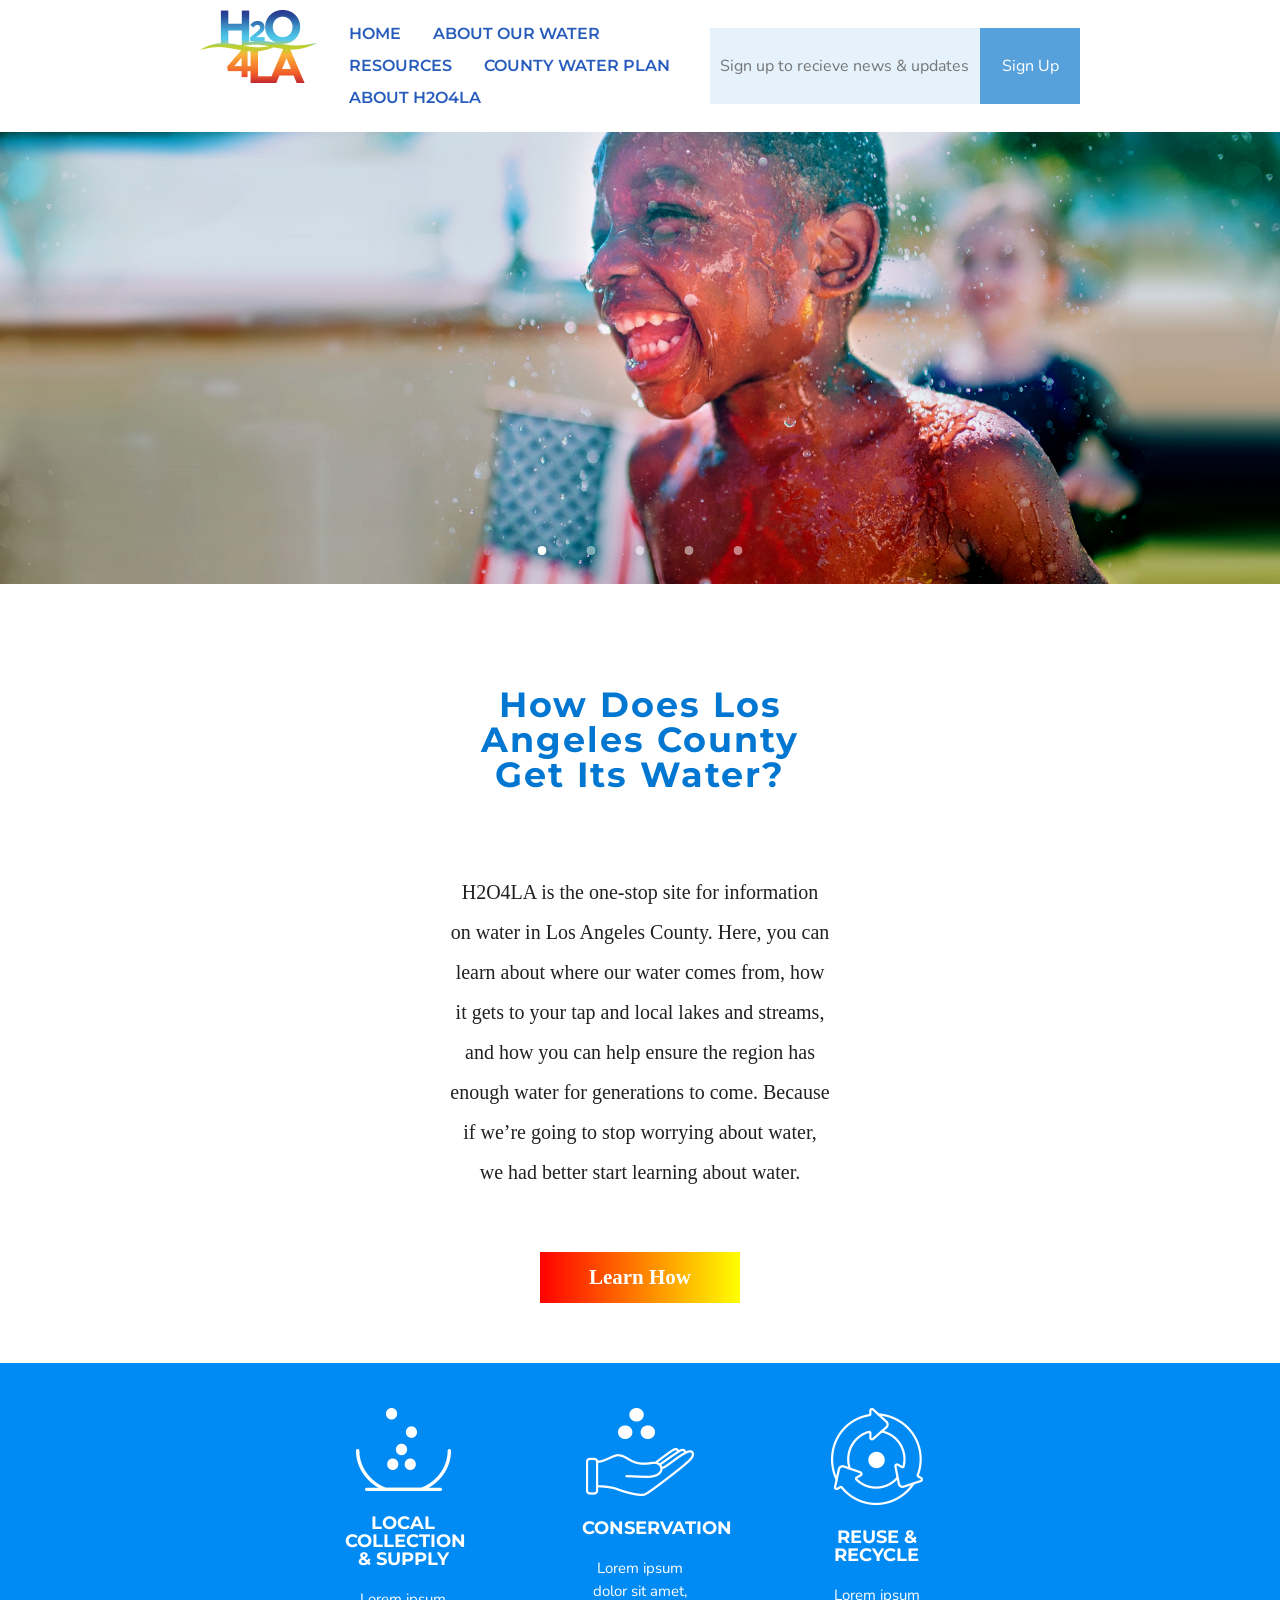
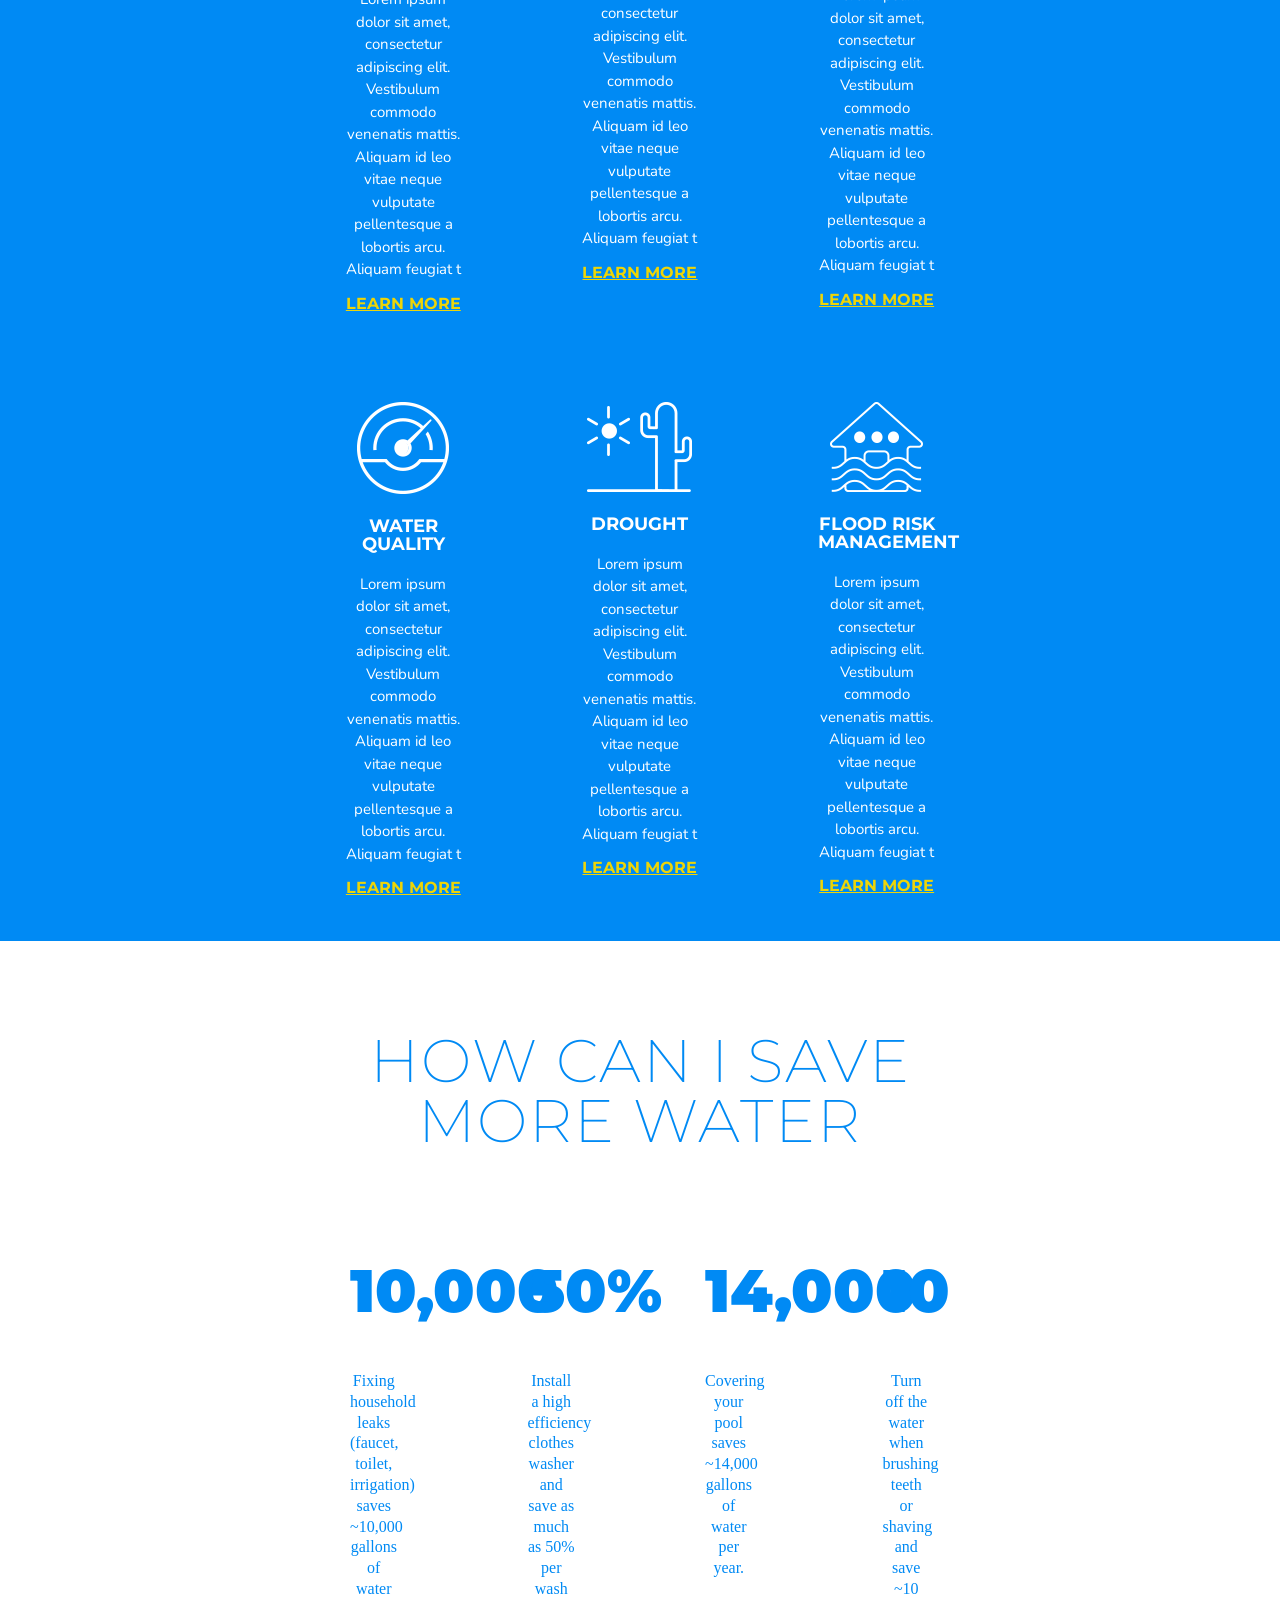
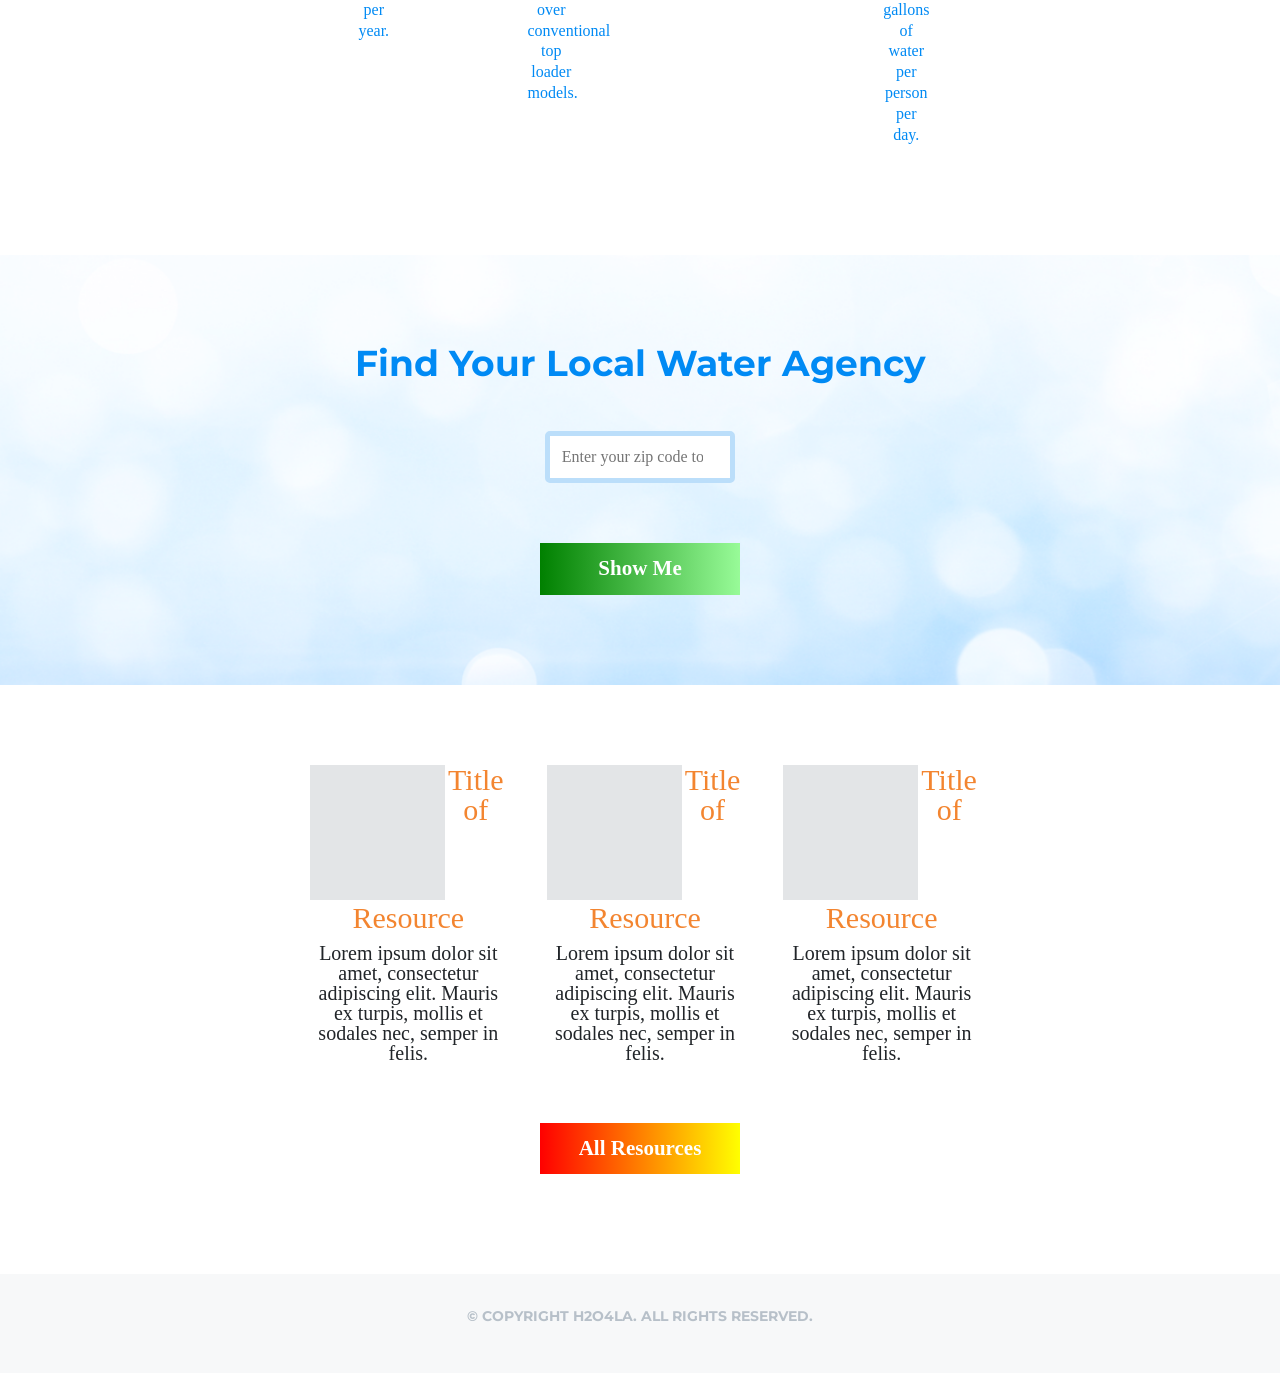
==== index.htm @ d8ff2363 "message" ====
<!DOCTYPE html>
<html lang="en" dir="ltr">
  <head>
    <meta charset="utf-8">
    <meta name="viewport" content="width=device-width, initial-scale=1, viewport-fit=cover">
    <title>Water for LA</title>
    <!-- <link rel="stylesheet" href="https://use.typekit.net/utr8eyf.css"> -->
    <link rel="stylesheet" href="https://fonts.googleapis.com/css?family=Montserrat|Nunito">
    <link rel="stylesheet" href="https://use.fontawesome.com/releases/v5.5.0/css/all.css" integrity="sha384-B4dIYHKNBt8Bc12p+WXckhzcICo0wtJAoU8YZTY5qE0Id1GSseTk6S+L3BlXeVIU" crossorigin="anonymous">
    <link rel="stylesheet" href="assets/stylesheets/aos.css">
    <link rel="stylesheet" href="assets/stylesheets/glide.core.min.css"/>
    <link rel="stylesheet" href="assets/stylesheets/glide.theme.min.css"/>
    <link rel="stylesheet" href="assets/stylesheets/bootstrap.min.css"/>
    <link rel="stylesheet" href="assets/stylesheets/reset.css"/>
    <link rel="stylesheet" href="assets/stylesheets/style.css"/>
    <link rel="stylesheet" href="assets/stylesheets/responsive768.css"/>
  </head>
  <body class="text-center">
    <header class="header">
        <div class="header_block">
          <div class="header_logo">
            <img src="assets/img/logo.png" alt="HEADER_LOGO">
          </div>
          <nav class="navbar navbar-expand-lg">
            <button class="navbar-toggler" type="button" data-toggle="collapse" data-target="#navbarNavAltMarkup" aria-controls="navbarNavAltMarkup" aria-expanded="false" aria-label="Toggle navigation">
              <span class="navbar-toggler-icon"></span>
            </button>
            <div class="collapse navbar-collapse">
              <ul class="nav">
                <li class="nav-item active">
                  <a class="nav-link" href="#">Home <span class="sr-only">(current)</span></a>
                </li>
                <li class="nav-item">
                  <a class="nav-link" href="#">About Our Water</a>
                </li>
                <li class="nav-item">
                  <a class="nav-link" href="#">Resources</a>
                </li>
                <li class="nav-item">
                  <a class="nav-link" href="#">County Water Plan</a>
                </li>
                <li class="nav-item">
                  <a class="nav-link" href="#">About H2O4LA</a>
                </li>
              </ul>
            </div>
          </nav>
          <div class="subscription_form">
            <input type="email" class="email" placeholder="Sign up to recieve news & updates"/>
            <button type="submit" class="btn btn-default sign_up">Sign Up</button>
          </div>
        </div>
    </header>

    <section class="hero">
      <div class="glide">
        <div class="glide__track" data-glide-el="track">
          <ul class="glide__slides">
            <li class="glide__slide">
              <div class="image_box">
                <img src="assets/img/hero_background1.png" alt="1">
              </div>
              <div class="background_text">
                <h2>How can we get WATER if it doesn't rain?</h2>
                <button class="btn btn-default custom-btn find_out_how">Find out how</button>
              </div>
            </li>
            <li class="glide__slide">
              <div class="image_box">
              <img src="assets/img/hero_background2.png" alt="2">
              </div>
              <div class="background_text">
                <h2>How can we capture MORE stormwater?</h2>
                <button class="btn btn-default custom-btn find_out_how">Find out how</button>
              </div>
            </li>
            <li class="glide__slide">
              <div class="image_box">
              <img src="assets/img/hero_background3.png" alt="3">
              </div>
              <div class="background_text">
                <h2>What can I do to help ensure a resilient water FUTURE?</h2>
                <button class="btn btn-default custom-btn find_out_how">Find out how</button>
              </div>
            </li>
            <li class="glide__slide">
              <div class="image_box">
              <img src="assets/img/hero_background4.png" alt="4">
              </div>
              <div class="background_text">
                <h2>WHERE does our drinking water come from?</h2>
                <button class="btn btn-default custom-btn find_out_how">Find out how</button>
              </div>
            </li>
            <li class="glide__slide">
              <div class="image_box">
              <img src="assets/img/hero_background2.png" alt="5">
              </div>
              <div class="background_text">
                <h2>How can we capture MORE stormwater?</h2>
                <button class="btn btn-default custom-btn find_out_how">Find out how</button>
              </div>
            </li>
          </ul>
        </div>
        <div class="glide__bullets" data-glide-el="controls[nav]">
          <button class="glide__bullet" data-glide-dir="=0"></button>
          <button class="glide__bullet" data-glide-dir="=1"></button>
          <button class="glide__bullet" data-glide-dir="=2"></button>
          <button class="glide__bullet" data-glide-dir="=3"></button>
          <button class="glide__bullet" data-glide-dir="=4"></button>
        </div>
      </div>
    </section>

    <section class="intro">
        <div class="container-fluid">
          <h2>How Does Los Angeles County Get Its Water?</h2>
          <p>H2O4LA is the one-stop site for information on water in Los Angeles County. Here, you can learn about where our water comes from, how it gets to your tap and local lakes and streams, and how you can help ensure the region has enough water for generations to come. Because if we’re going to stop worrying about water, we had better start learning about water.</p>
          <div class="button">
            <button class="btn btn-default custom-btn learn_how">Learn How</button>
          </div>
        </div>
    </section>

    <section class="page_lander">
      <div class="container-fluid">
        <div class="row">
            <div class="col-md-4 col-sm-6 col-xs-12">
              <figure>
                <img src="assets/img/icon1.png" alt="">
                <figcaption>Local Collection & Supply</figcaption>
              </figure>
              <p>Lorem ipsum dolor sit amet, consectetur adipiscing elit. Vestibulum commodo venenatis mattis. Aliquam id leo vitae neque vulputate pellentesque a lobortis arcu. Aliquam feugiat t</p>
              <a href="#" class="learn_more">learn more</a>
            </div>
            <div class="col-md-4 col-sm-6 col-xs-12">
              <figure>
                <img src="assets/img/icon2.png" alt="">
                <figcaption>Conservation</figcaption>
              </figure>
              <p>Lorem ipsum dolor sit amet, consectetur adipiscing elit. Vestibulum commodo venenatis mattis. Aliquam id leo vitae neque vulputate pellentesque a lobortis arcu. Aliquam feugiat t</p>
              <a href="#" class="learn_more">learn more</a>
            </div>
            <div class="col-md-4 col-sm-6 col-xs-12">
              <figure>
                <img src="assets/img/icon3.png" alt="">
                <figcaption>Reuse  & Recycle</figcaption>
              </figure>
              <p>Lorem ipsum dolor sit amet, consectetur adipiscing elit. Vestibulum commodo venenatis mattis. Aliquam id leo vitae neque vulputate pellentesque a lobortis arcu. Aliquam feugiat t</p>
              <a href="#" class="learn_more">learn more</a>
            </div>
            <div class="col-md-4 col-sm-6 col-xs-12">
              <figure>
                <img src="assets/img/icon4.png" alt="">
                <figcaption>Water Quality</figcaption>
              </figure>
              <p>Lorem ipsum dolor sit amet, consectetur adipiscing elit. Vestibulum commodo venenatis mattis. Aliquam id leo vitae neque vulputate pellentesque a lobortis arcu. Aliquam feugiat t</p>
              <a href="#" class="learn_more">learn more</a>
            </div>
            <div class="col-md-4 col-sm-6 col-xs-12">
              <figure>
                <img src="assets/img/icon5.png" alt="">
                <figcaption>Drought</figcaption>
              </figure>
              <p>Lorem ipsum dolor sit amet, consectetur adipiscing elit. Vestibulum commodo venenatis mattis. Aliquam id leo vitae neque vulputate pellentesque a lobortis arcu. Aliquam feugiat t</p>
              <a href="#" class="learn_more">learn more</a>
            </div>
            <div class="col-md-4 col-sm-6 col-xs-12">
              <figure>
                <img src="assets/img/icon6.png" alt="">
                <figcaption>Flood Risk Management</figcaption>
              </figure>
              <p>Lorem ipsum dolor sit amet, consectetur adipiscing elit. Vestibulum commodo venenatis mattis. Aliquam id leo vitae neque vulputate pellentesque a lobortis arcu. Aliquam feugiat t</p>
              <a href="#" class="learn_more">learn more</a>
            </div>
        </div>
      </div>
    </section>

    <section class="save_water">

      <div class="container-fluid">
        <h2 class="save_water_heading">How Can I Save More Water</h2>
        <div class="row">
          <div class="col-md-3 col-sm-6 col-xs-12">
            <div class="sw_box">
              <h1 class="num">10,000</h1>
              <p>Fixing household leaks (faucet, toilet, irrigation) saves ~10,000 gallons of water per year.</p>
            </div>
          </div>
          <div class="col-md-3 col-sm-6 col-xs-12">
            <div class="sw_box">
              <h1 class="num">50%</h1>
              <p>Install a high efficiency clothes washer and save as much as 50% per wash over conventional top loader models.</p>
            </div>
          </div>
          <div class="col-md-3 col-sm-6 col-xs-12">
            <div class="sw_box">
              <h1 class="num">14,000</h1>
              <p>Covering your pool saves ~14,000 gallons of water per year.</p>
            </div>
          </div>
          <div class="col-md-3 col-sm-6 col-xs-12">
            <div class="sw_box">
              <h1 class="num">10</h1>
              <p>Turn off the water when brushing teeth or shaving and save ~10 gallons of water per person per day.</p>
            </div>
          </div>
        </div>
      </div>

    </section>

    <section class="find_local_agencies">
      <div class="container-fluid">
        <h3>Find Your Local Water Agency</h3>
        <div class="row">
          <div class="col-md-12 col-sm-12 col-xs-12">
            <form class="locator_form" action="index.html" method="post">
              <input type="number" maxlength="6" class="zip_code" placeholder="Enter your zip code to find agencies in your area">
            </form>
            <button type="button" class="btn btn-default custom-btn show_me">Show Me</button>
          </div>
        </div>
      </div>
    </section>

    <section class="resources">
      <div class="container-fluid">
        <div class="row">
            <div class="col-md-4 col-sm-4 col-xs-12">
              <div class="resource_box">
                <figure>
                  <img src="assets/img/resources_image.png" alt="">
                </figure>
                <h5>Title of Resource</h5>
                <p>Lorem ipsum dolor sit amet, consectetur adipiscing elit. Mauris ex turpis, mollis et sodales nec, semper in felis.</p>
              </div>
            </div>
            <div class="col-md-4 col-sm-4 col-xs-12">
              <div class="resource_box">
                <figure>
                  <img src="assets/img/resources_image.png" alt="">
                </figure>
                <h5>Title of Resource</h5>
                <p>Lorem ipsum dolor sit amet, consectetur adipiscing elit. Mauris ex turpis, mollis et sodales nec, semper in felis.</p>
              </div>
            </div>
            <div class="col-md-4 col-sm-4 col-xs-12">
              <div class="resource_box">
                <figure>
                  <img src="assets/img/resources_image.png" alt="">
                </figure>
                <h5>Title of Resource</h5>
                <p>Lorem ipsum dolor sit amet, consectetur adipiscing elit. Mauris ex turpis, mollis et sodales nec, semper in felis.</p>
              </div>
            </div>
        </div>
        <button type="button" name="button" class="btn btn-default custom-btn all_res">All Resources</button>
      </div>
    </section>

    <footer class="footer">
      <div class="container-fluid">
        <div class="footer_row">
          <p>&copy; copyright H2O4LA. all rights reserved.</p>
        </div>
      </div>
    </footer>

    <script src="assets/scripts/jquery-3.3.1.min.js"></script>
    <script src="assets/scripts/aos.js"></script>
    <script src="assets/scripts/glide.min.js"></script>
    <script src="assets/scripts/bootstrap.min.js"></script>
    <script src="assets/scripts/main.js"></script>

  </body>
</html>
---- assets/stylesheets/style.css ----
/* // $blue: #008af4;
// $orange: #fc8347;
// $green: #3fa43b;
// $cream : #e3e5e7;
// $light-cream: #f7f8f9;
// $yellow: #fbe103; */
*{padding:0;margin:0;font-family: "Nunito", sans-serif;}
p{font-size: 20px;}
.container-fluid{padding: 0 300px;}

.btn {
  text-align: center;
  display: inline-block;
  position: relative;
  text-decoration: none;
  text-transform: capitalize;
  padding: 10px 0;
  width: 200px;
  overflow: hidden;
}
.btn.btn-default{
  transition: all 0.2s linear 0s;
}
.btn.btn-default:before {
  content: "\f061";
  font-family: "Font Awesome 5 Free";
  display: flex;
  align-items: center;
  justify-content: center;
  position: absolute;
  top: 0;
  left: 0;
  height: 100%;
  width: 30px;
  background-color: rgba(255,255,255,0.3);
  transform: scale(0,1);
  transform-origin: left center;
  transition: all 0.2s linear 0s;
}
.btn.btn-default:hover {
  text-indent: 20px;
}
.btn.btn-default:hover:before {
  transform: scale(1,1);
  text-indent: 0;
}
.custom-btn{
  margin: 60px 0;
  color: #fff;
  background-color: #fc8347;
  border-radius: 0;
  font-size: 21px;
  position: relative;
  font-weight: bold;
}

/********HEADER************/
.header{
  padding: 10px 200px;
}
.header_block{
  display: flex;
  justify-content: space-evenly;
  align-content: center;
}

.nav-link {
    font-family: "Montserrat",sans-serif;
    color: #275cbc;
    text-decoration: none;
    text-transform: uppercase;
    font-weight: 600;
}
.subscription_form{
  display: flex;
  margin: 18px 0;
}

.email{
  background-color: #e5f1fb;
  padding: 10px;
  color: #008af4;
  border: 0;
  font-family: "Nunito", sans-serif;
  width: 270px;
}
.sign_up{
  padding: .375rem 0;
  width: 100px;
  border-radius: 0;
  color: #fff;
  background-color: #56a1db;
  font-family: "Nunito", sans-serif;
}


/***********HERO************/
.image_box img{
  width: 100%;
  position: relative;
}
.glide__bullet{
  margin: 0 1.25em;
}
.background_text{
  position: absolute;
}
.find_out_how{
  padding: 10px 0;
  background-color: #9ac22f;
}

/***********INTRO************/
.intro{
  padding: 0 150px;
}
.intro h2 {
  font-family: "Montserrat", sans-serif;
  font-weight: bold;
  color: #0277d1;
  font-size: 35px;
  letter-spacing: 2px;
  padding: 100px 0 80px 0;
}
.intro p{
  line-height: 2;
  color: #212121;
}
.learn_how{
  background: linear-gradient(to right, red, yellow);
  border: none;
}
/***********PAGE-LANDER************/
.page_lander{
  background-color: #008af4;
}
.col-md-4.col-sm-6.col-xs-12{
  padding: 45px 60px;
}
figcaption{
  font-family: "Montserrat", sans-serif;
  font-size: 18px;
  font-weight: bold;
  text-transform: uppercase;
  color: #fff;
  padding: 20px 0;
}
figure+p{
  font-family: "Nunito", sans-serif;
  font-size: 15px;
  color: #fff;
  padding: 0 0 15px;
  line-height: 1.5;
}
.learn_more{
  font-family: "Montserrat", sans-serif;
  color: #edd507;
  text-decoration: underline;
  text-transform: uppercase;
  font-weight: bold;
}
/***********SAVE-WATER************/
.save_water_heading{
  font-family: "Montserrat", sans-serif;
  font-size: 60px;
  font-weight: 200;
  letter-spacing: 2px;
  text-transform: uppercase;
  margin-top: 90px;
  color: #008af4;
}
.sw_box{
  padding: 110px 50px;
}
.num{
  font-family: "Montserrat", sans-serif;
  font-weight: 900;
  font-size: 60px;
  color: #008af4;
  margin-bottom: 50px;
}
.num+p{
  font-size: 16px;
  color: #008af4;
  line-height: 1.3;
}
/***********FIND-LOCAL-AGENCY************/
.find_local_agencies{
  background: url("../../assets/img/local_agency.png") no-repeat;
  background-size: cover;
  padding: 90px 0;
}
.find_local_agencies h3{
  font-size: 36px;
  color: #008af4;
  font-weight: bold;
  font-family: "Montserrat", sans-serif;
  text-align: center;
  padding-bottom: 50px;
}
.locator_form .zip_code{
  border-radius: 5px;
  border: 5px solid #bbdefa;
  padding: 12px;
  width: 28%;
}
::-webkit-input-placeholder {
  color: 0467b7;
}
.show_me{
  margin: 60px 0 0;
  background: linear-gradient(to right, green, #98FB98) !important;
  border: #e0e0e0;
}

/***********RESOURCES************/
.resources{
  padding: 80px 0 40px;
}
.resource_box{
  padding-left: 10px;
}
.resource_box figure{
  float: left;
}
.resource_box h5{
  font-size: 30px;
  color: #f38530;
  padding-bottom: 10px;
}
.all_res{
  background: linear-gradient(to right, red, yellow);
  border: none;
}

/***********FOOTER************/
.footer{
  background-color: #f7f8f9;
}
.footer_row{
  text-transform: uppercase;
}
.footer_row p{
  font-family: "Montserrat",sans-serif;
  font-weight: bold;
  text-transform: uppercase;
  font-size: 14px;
  padding: 35px 0 50px;
  color: #b7c0c9;
}
---- assets/stylesheets/responsive768.css ----
@media screen and (max-width: 768px){
  .container-fluid{padding: 0;}
  .intro {
    padding: 0 50px;
  }
  .intro h2 {
    padding: 50px 0;
}
.intro p {
    line-height: 1.5;
}
.custom-btn {
    margin: 30px 0;
  }
  .col-md-4.col-sm-6.col-xs-12 {
    padding: 45px 30px;
}
.save_water_heading {
    font-size: 35px;
    margin: 50px 0;
}
.sw_box {
    padding: 0 0 45px;
}
.num {
    font-size: 30px;
    margin-bottom: 10px;
}
.find_local_agencies {
    padding: 40px;
}
.find_local_agencies h3 {
    padding-bottom: 20px;
}
.locator_form .zip_code {
    padding: 10px;
    width: 55%;
}
.custom-btn.show_me {
    margin: 30px 0 0;
}
.resource_box figure {
    float: none;
}
.resource_box h5 {
    padding: 10px 0;
}
.custom-btn.all_res {
    margin: 30px 0 0;
}
.footer_row p {
    font-size: 10px;
    padding: 20px 0;
}

























































}
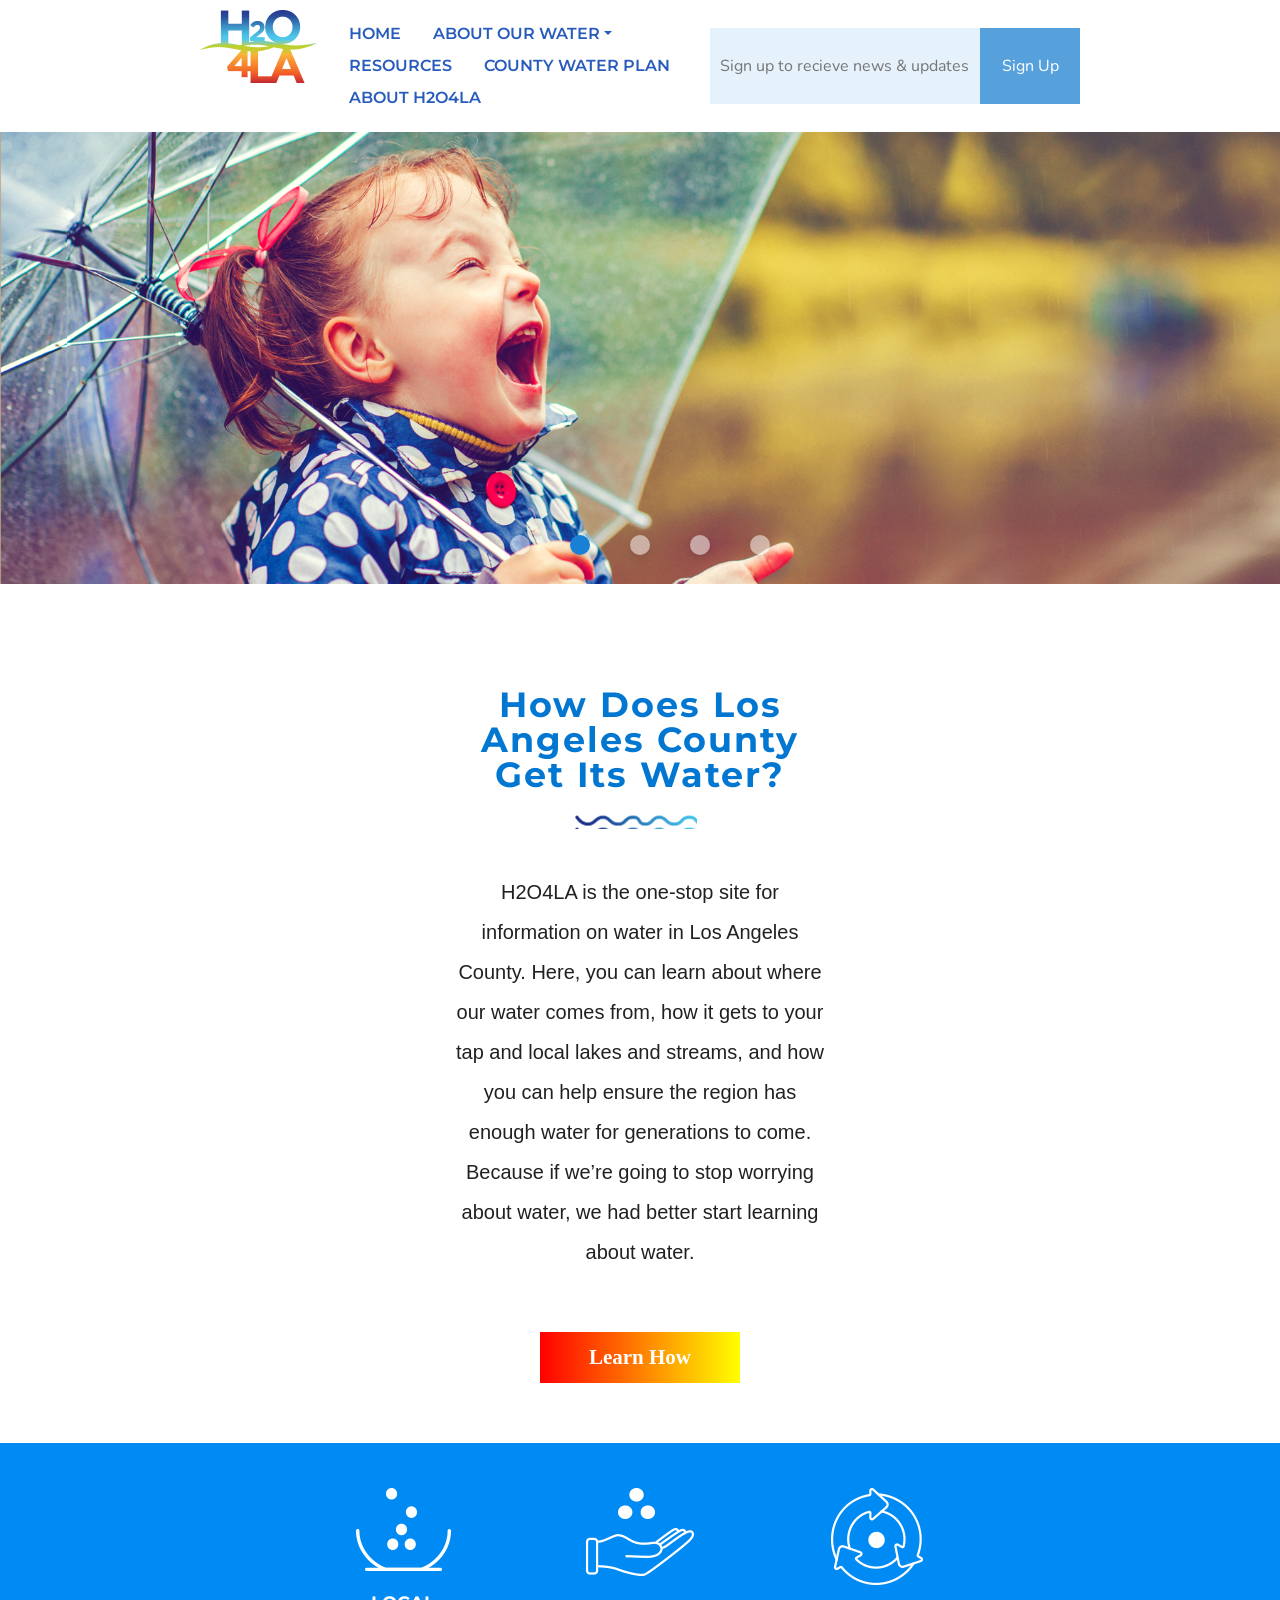
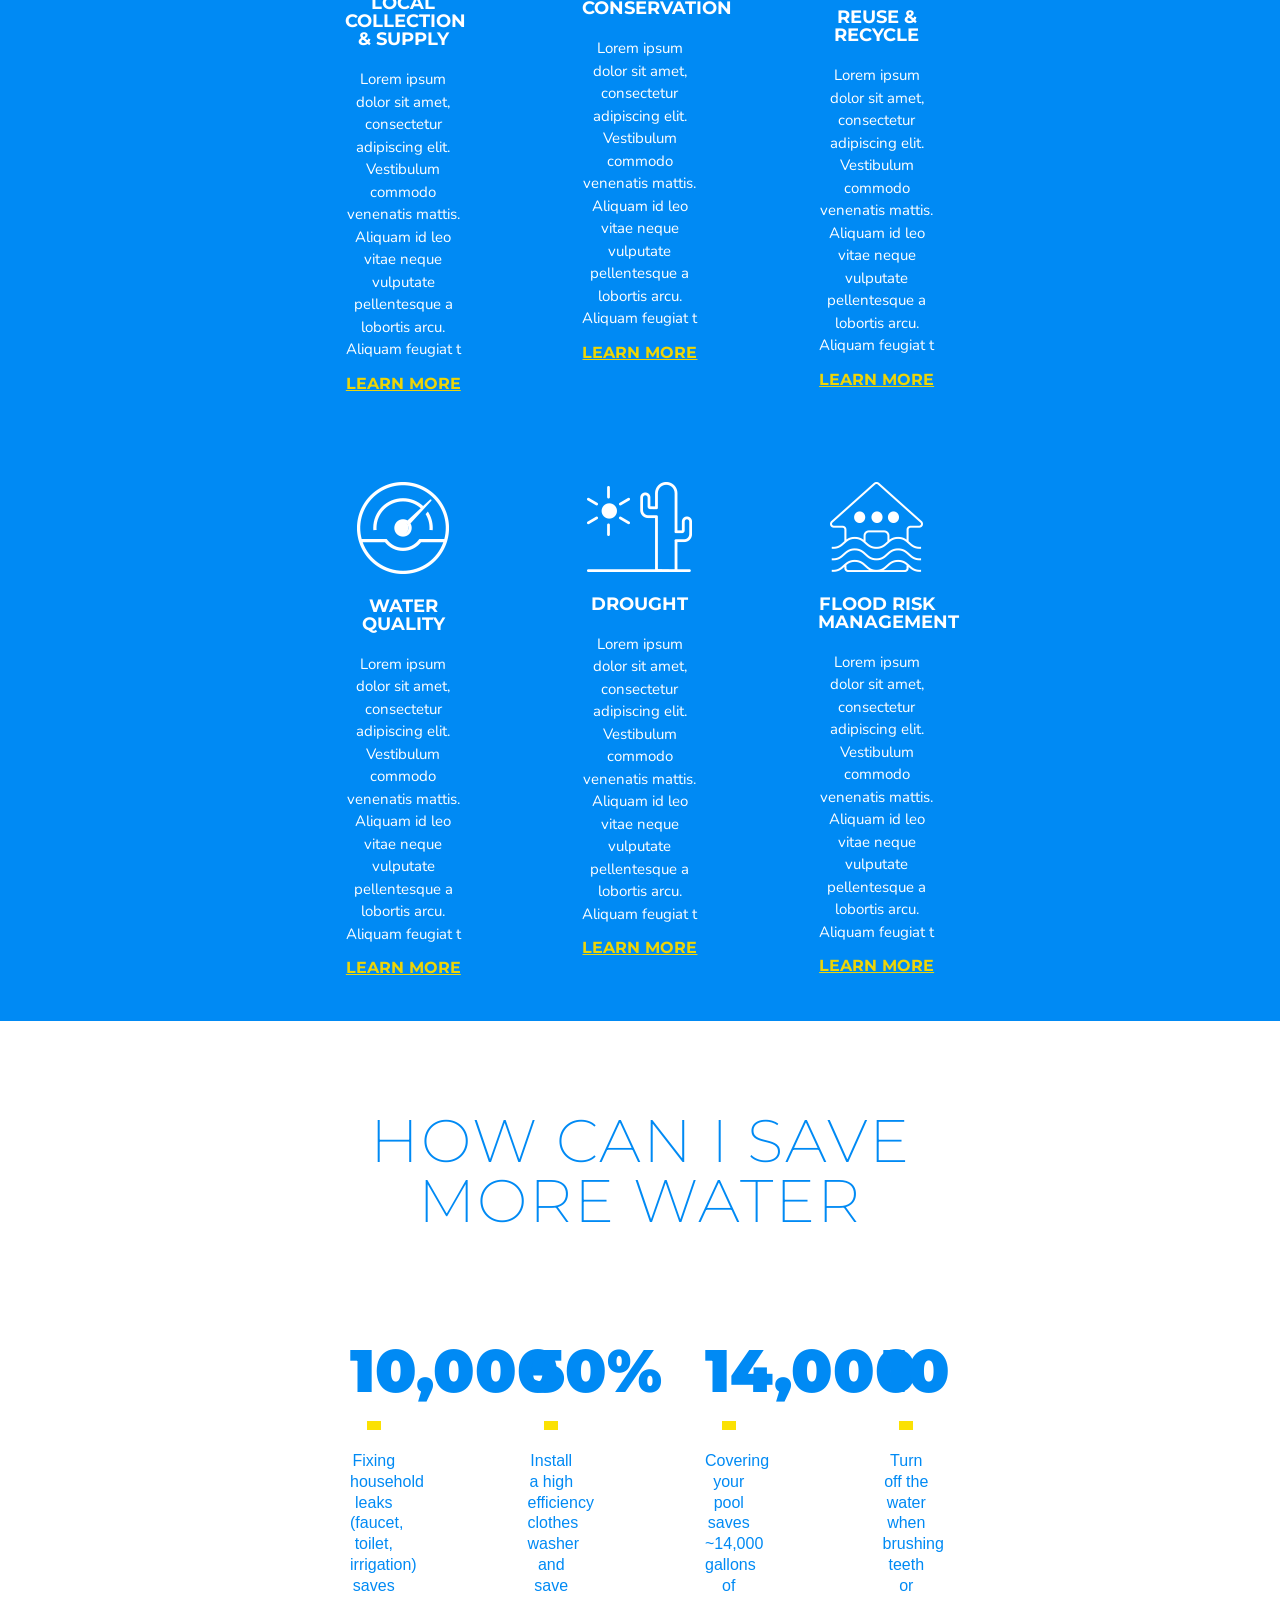
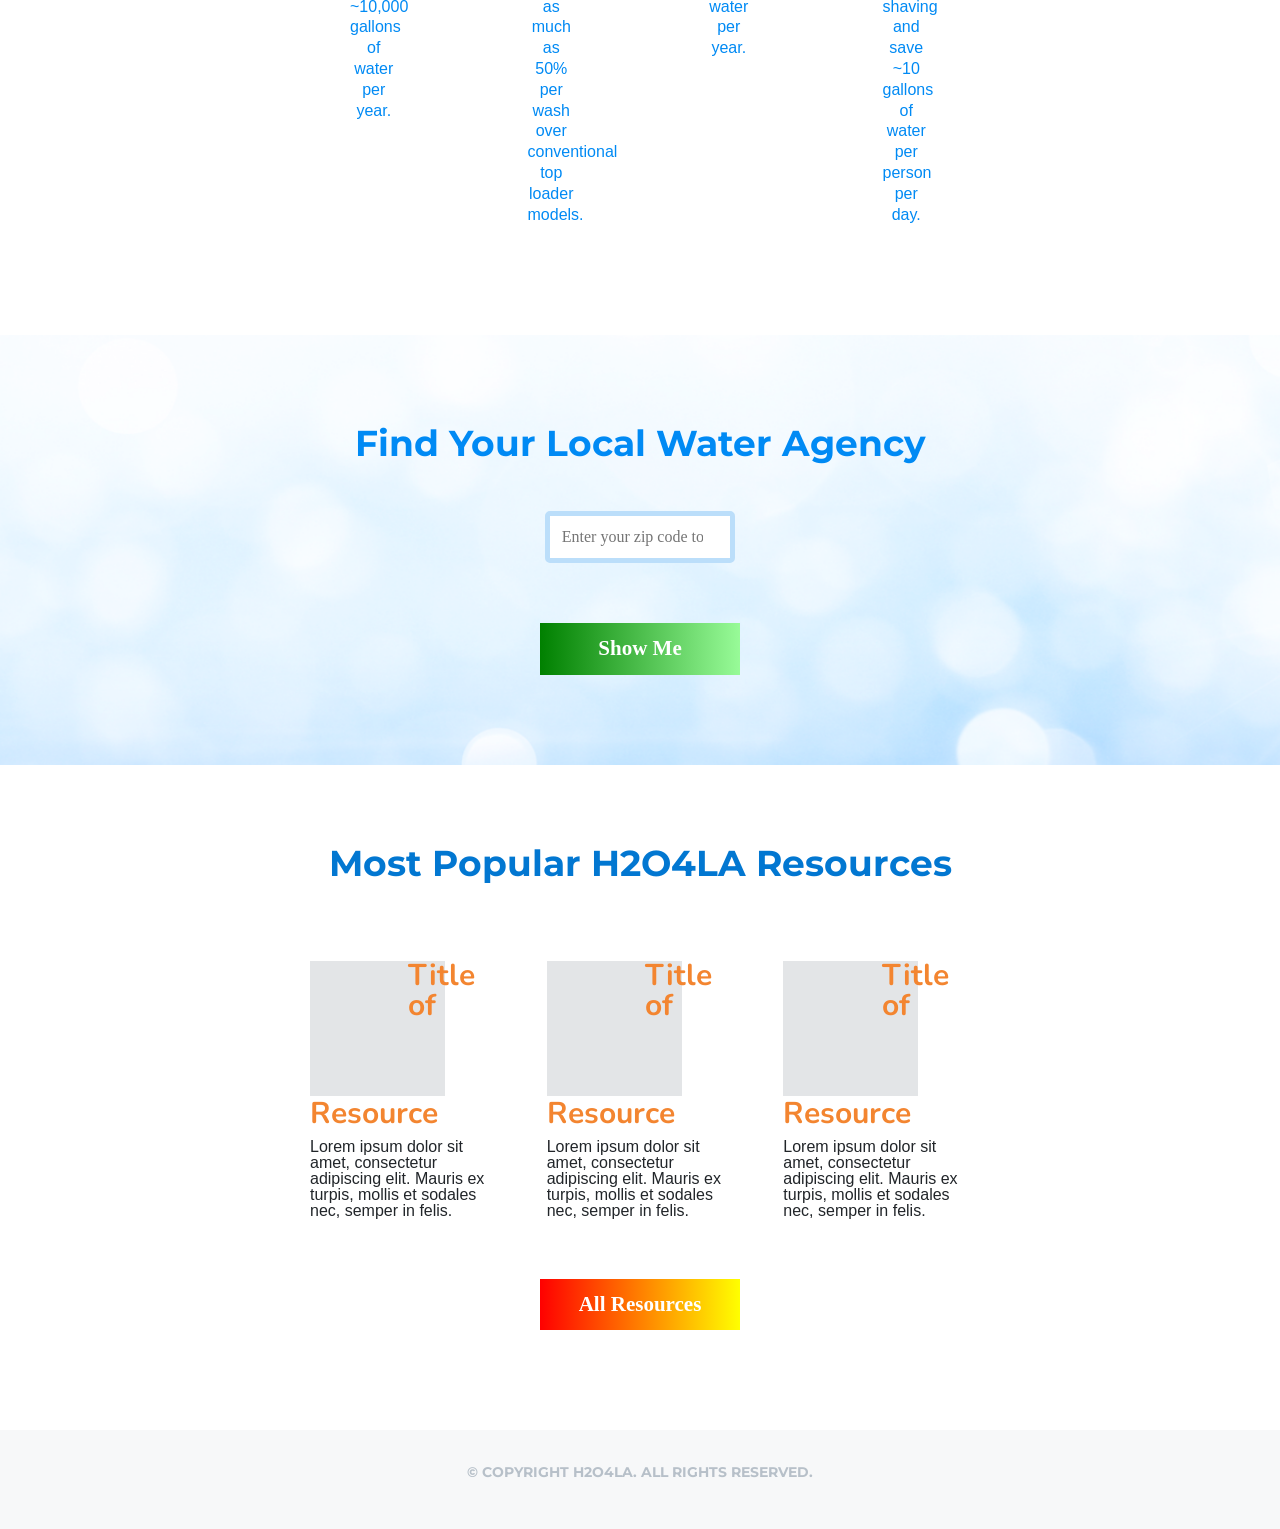
==== commit 0442abfc: "First Commmit" ====
--- a/index.htm
+++ b/index.htm
@@ -27,12 +27,31 @@
             </button>
             <div class="collapse navbar-collapse">
               <ul class="nav">
-                <li class="nav-item active">
-                  <a class="nav-link" href="#">Home <span class="sr-only">(current)</span></a>
+                <li class="nav-item">
+                  <a class="nav-link" href="#">Home</a>
                 </li>
-                <li class="nav-item">
-                  <a class="nav-link" href="#">About Our Water</a>
-                </li>
+                <li class="nav-item dropdown">
+      	            <a href="#" class="nav-link dropdown-toggle" data-toggle="dropdown" aria-haspopup="true" aria-expanded="false">About Our Water</a>
+      	            <ul class="dropdown-menu column">
+                      <div class="row">
+      			            <div class="col-md-6 col-sm-6 col-xs-12">
+      				            <ul class="multi-column-dropdown">
+      					            <li><a class="dropdown-item" class="dropdown-item" href="#">The Source and The Journey</a></li>
+      					            <li><a class="dropdown-item" href="#">Local Collection and Supply</a></li>
+      					            <li><a class="dropdown-item" href="#">Conservation</a></li>
+      				            </ul>
+      			            </div>
+      			            <div class="col-md-6 col-sm-6 col-xs-12">
+      				            <ul class="multi-column-dropdown">
+      					            <li><a class="dropdown-item" href="#">Reuse and Recycling</a></li>
+      					            <li><a class="dropdown-item" href="#">Water Quality</a></li>
+      					            <li><a class="dropdown-item" href="#">Drought</a></li>
+                            <li><a class="dropdown-item" href="#">Flood Risk Management</a></li>
+      				            </ul>
+      			            </div>
+      		            </div>
+      	            </ul>
+      	        </li>
                 <li class="nav-item">
                   <a class="nav-link" href="#">Resources</a>
                 </li>
@@ -115,11 +134,13 @@
 
     <section class="intro">
         <div class="container-fluid">
-          <h2>How Does Los Angeles County Get Its Water?</h2>
-          <p>H2O4LA is the one-stop site for information on water in Los Angeles County. Here, you can learn about where our water comes from, how it gets to your tap and local lakes and streams, and how you can help ensure the region has enough water for generations to come. Because if we’re going to stop worrying about water, we had better start learning about water.</p>
-          <div class="button">
-            <button class="btn btn-default custom-btn learn_how">Learn How</button>
-          </div>
+          <article class="intro_text_content">
+            <h2>How Does Los Angeles County Get Its Water?</h2>
+            <p>H2O4LA is the one-stop site for information on water in Los Angeles County. Here, you can learn about where our water comes from, how it gets to your tap and local lakes and streams, and how you can help ensure the region has enough water for generations to come. Because if we’re going to stop worrying about water, we had better start learning about water.</p>
+          </article>
+            <div class="button">
+              <button class="btn btn-default custom-btn learn_how">Learn How</button>
+            </div>
         </div>
     </section>
 
@@ -185,7 +206,7 @@
         <div class="row">
           <div class="col-md-3 col-sm-6 col-xs-12">
             <div class="sw_box">
-              <h1 class="num">10,000</h1>
+              <h1 class="num num1">10,000</h1>
               <p>Fixing household leaks (faucet, toilet, irrigation) saves ~10,000 gallons of water per year.</p>
             </div>
           </div>
@@ -228,6 +249,7 @@
 
     <section class="resources">
       <div class="container-fluid">
+        <h3>Most Popular H2O4LA Resources</h3>
         <div class="row">
             <div class="col-md-4 col-sm-4 col-xs-12">
               <div class="resource_box">
@@ -268,8 +290,8 @@
         </div>
       </div>
     </footer>
-
     <script src="assets/scripts/jquery-3.3.1.min.js"></script>
+    <script src="assets/scripts/countUp.min.js"></script>
     <script src="assets/scripts/aos.js"></script>
     <script src="assets/scripts/glide.min.js"></script>
     <script src="assets/scripts/bootstrap.min.js"></script>
--- a/assets/stylesheets/style.css
+++ b/assets/stylesheets/style.css
@@ -1,11 +1,5 @@
-  /* // $blue: #008af4;
-// $orange: #fc8347;
-// $green: #3fa43b;
-// $cream : #e3e5e7;
-// $light-cream: #f7f8f9;
-// $yellow: #fbe103; */
 *{padding:0;margin:0;font-family: "Nunito", sans-serif;}
-p{font-size: 20px;}
+p{font-size: 20px;font-family: "Proxima-Nova", sans-serif;}
 .container-fluid{padding: 0 300px;}
 
 .btn {
@@ -17,8 +11,6 @@
   padding: 10px 0;
   width: 200px;
   overflow: hidden;
-}
-.btn.btn-default{
   transition: all 0.2s linear 0s;
 }
 .btn.btn-default:before {
@@ -50,7 +42,6 @@
   background-color: #fc8347;
   border-radius: 0;
   font-size: 21px;
-  position: relative;
   font-weight: bold;
 }
 
@@ -71,6 +62,45 @@
     text-transform: uppercase;
     font-weight: 600;
 }
+.nav-link:hover{
+  color: #f26229;
+}
+.dropdown-menu.column {
+	min-width: 550px;
+  border: none;
+  border-radius: 0;
+  padding-top: 40px;
+  opacity: 0.9;
+}
+
+.multi-column-dropdown li a {
+	display: block;
+	clear: both;
+  color: #275cbc;
+  padding: 15px;
+  font-size: 18px;
+  font-weight: bold;
+  font-family: "Proxima Nova",sans-serif;
+}
+.multi-column-dropdown li a:hover {
+	text-decoration: none;
+	color: #f26229;
+  background-color: #ffffff00;
+}
+
+
+
+
+
+
+
+
+
+
+
+
+
+
 .subscription_form{
   display: flex;
   margin: 18px 0;
@@ -91,6 +121,7 @@
   color: #fff;
   background-color: #56a1db;
   font-family: "Nunito", sans-serif;
+  position: relative;
 }
 
 
@@ -101,6 +132,11 @@
 }
 .glide__bullet{
   margin: 0 1.25em;
+  width: 20px;
+  height: 20px;
+}
+.glide__bullet.glide__bullet--active {
+  background-color: #1981d5;
 }
 .background_text{
   position: absolute;
@@ -114,15 +150,26 @@
 .intro{
   padding: 0 150px;
 }
-.intro h2 {
+.intro_text_content h2 {
   font-family: "Montserrat", sans-serif;
   font-weight: bold;
   color: #0277d1;
   font-size: 35px;
   letter-spacing: 2px;
   padding: 100px 0 80px 0;
-}
-.intro p{
+  position: relative;
+}
+.intro_text_content h2::after {
+  position: absolute;
+  content: "";
+  top: 80%;
+  left: 33%;
+  width: 31.9%;
+  height: 5%;
+  background-image: url(../../assets/img/snake-line.png);
+}
+
+.intro_text_content p{
   line-height: 2;
   color: #212121;
 }
@@ -172,17 +219,31 @@
 .sw_box{
   padding: 110px 50px;
 }
+
+.sw_box h1::after {
+  position: absolute;
+  content: "";
+  top: 80px;
+  left: 35%;
+  width: 30%;
+  height: 15%;
+  background-color: #fbe103;
+}
+
 .num{
   font-family: "Montserrat", sans-serif;
   font-weight: 900;
   font-size: 60px;
   color: #008af4;
-  margin-bottom: 50px;
-}
+  margin-bottom: 25px;
+  position: relative;
+}
+
 .num+p{
   font-size: 16px;
   color: #008af4;
   line-height: 1.3;
+  margin-top: 50px;
 }
 /***********FIND-LOCAL-AGENCY************/
 .find_local_agencies{
@@ -217,17 +278,35 @@
 .resources{
   padding: 80px 0 40px;
 }
+.resources h3{
+font-size: 36px;
+font-weight: bold;
+color: #0277d1;
+font-family: "Montserrat", sans-serif;
+text-align: center;
+padding-bottom: 80px;
+}
+
 .resource_box{
   padding-left: 10px;
 }
 .resource_box figure{
+  width: 50%;
   float: left;
 }
 .resource_box h5{
   font-size: 30px;
   color: #f38530;
   padding-bottom: 10px;
-}
+  font-family: "Nunito", sans-serif;
+  font-weight: bold;
+  text-align: left;
+}
+.resource_box h5+p{
+  font-size: 16px;
+  text-align: left;
+}
+
 .all_res{
   background: linear-gradient(to right, red, yellow);
   border: none;
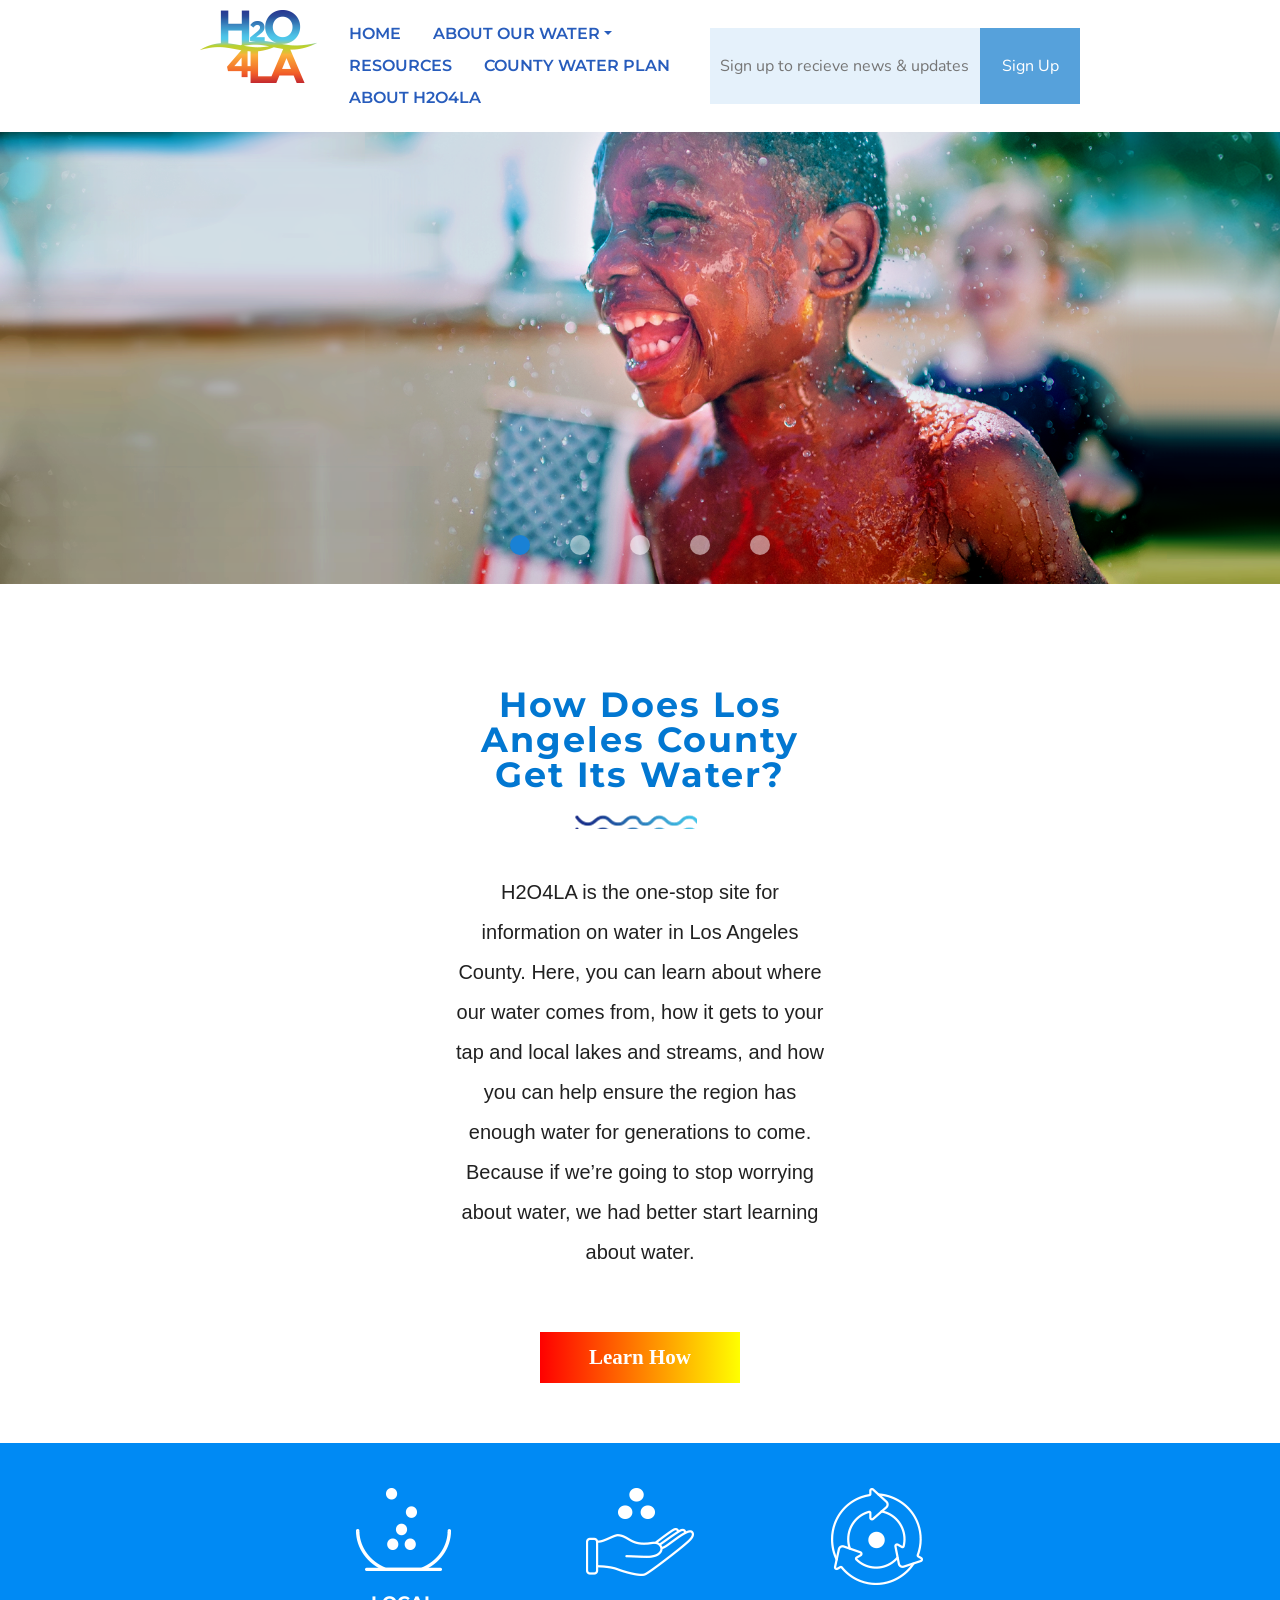
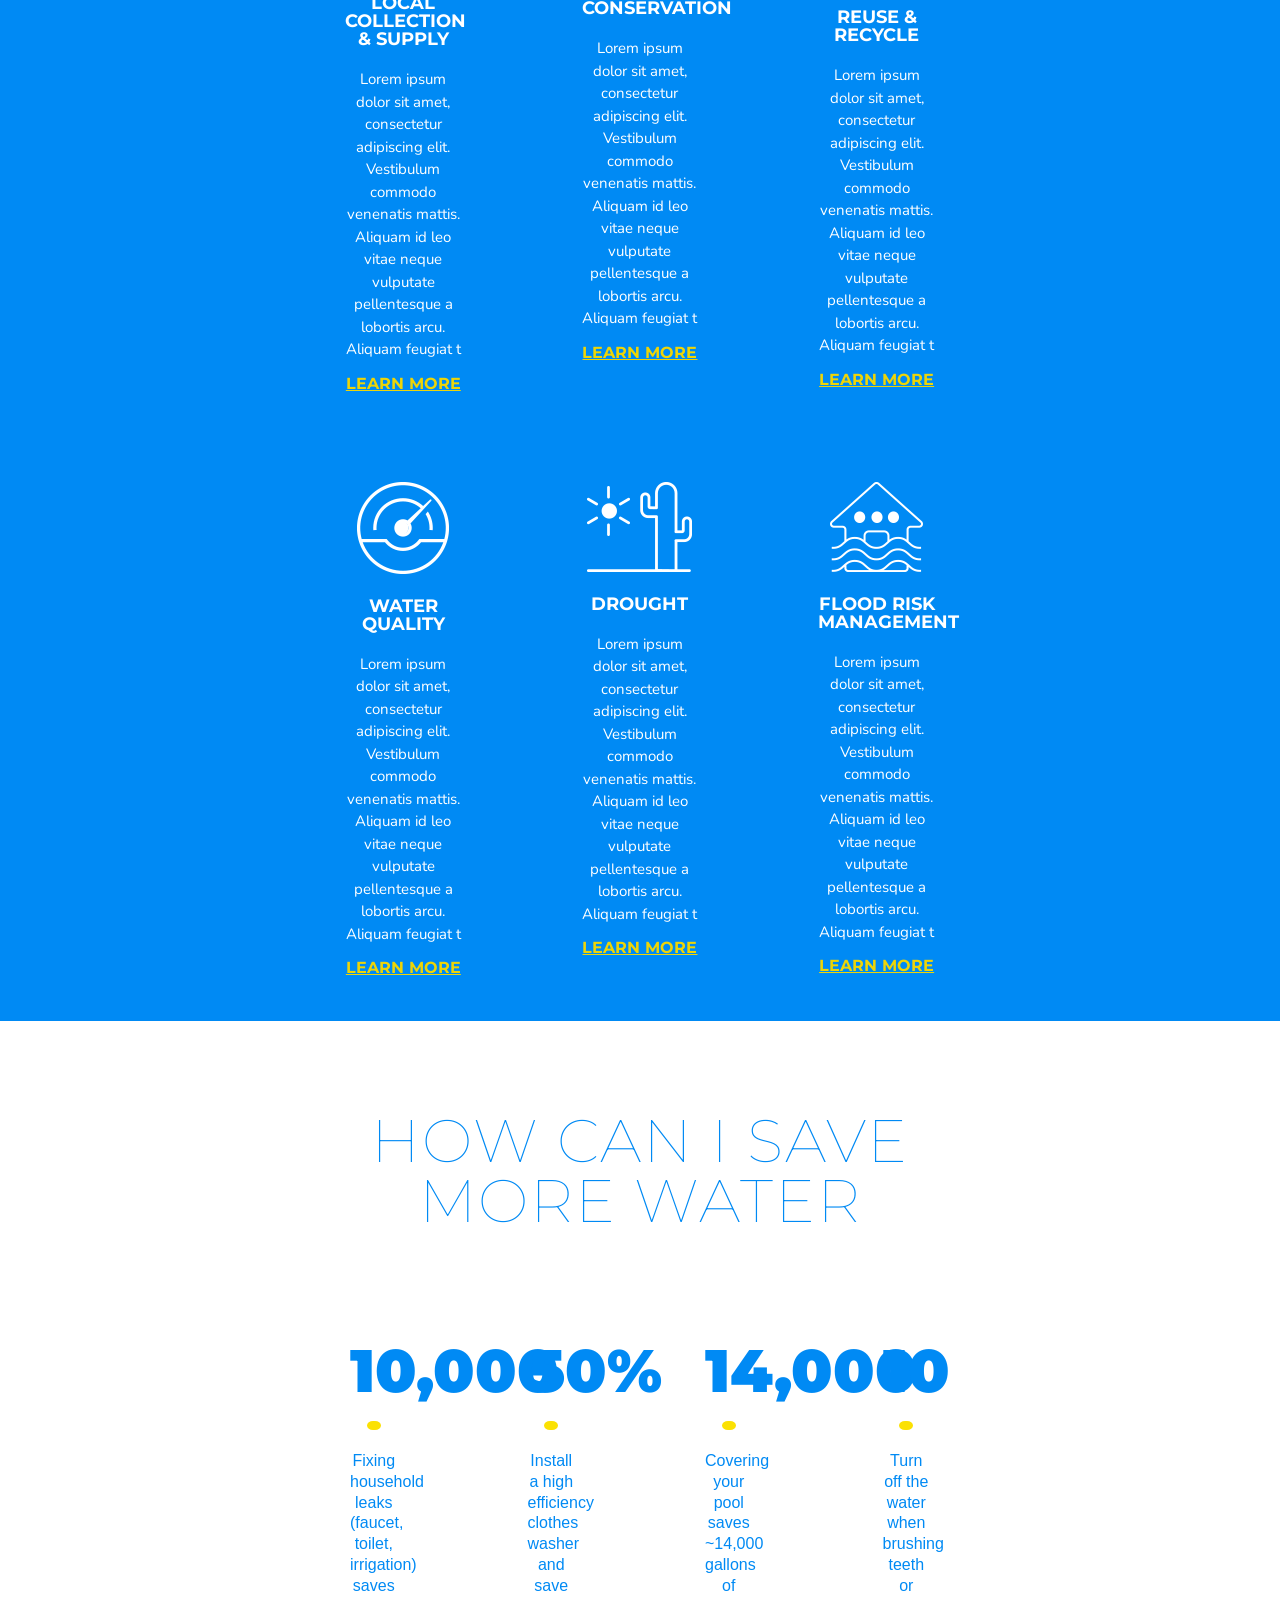
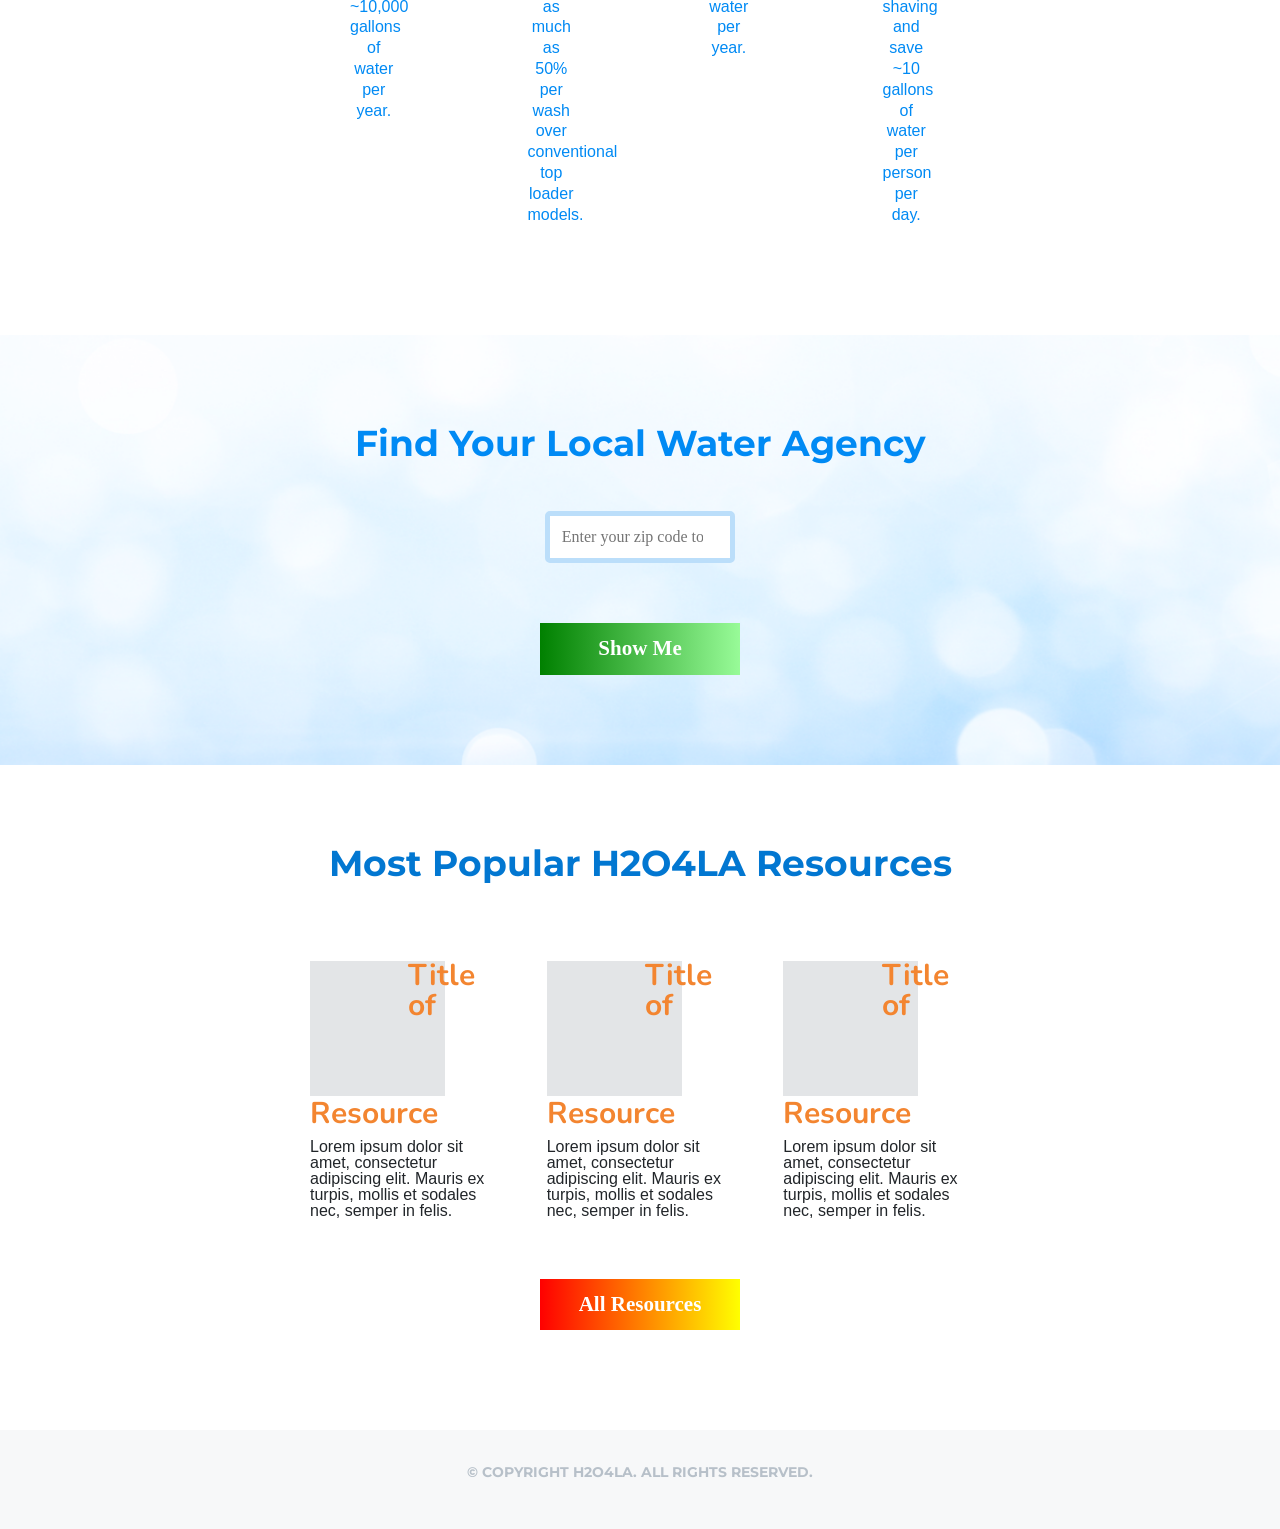
==== commit 148ede99: "Second Commit" ====
--- a/index.htm
+++ b/index.htm
@@ -5,6 +5,7 @@
     <meta name="viewport" content="width=device-width, initial-scale=1, viewport-fit=cover">
     <title>Water for LA</title>
     <!-- <link rel="stylesheet" href="https://use.typekit.net/utr8eyf.css"> -->
+    <link rel="shortcut icon" type="image/x-icon" href="favicon.ico" />
     <link rel="stylesheet" href="https://fonts.googleapis.com/css?family=Montserrat|Nunito">
     <link rel="stylesheet" href="https://use.fontawesome.com/releases/v5.5.0/css/all.css" integrity="sha384-B4dIYHKNBt8Bc12p+WXckhzcICo0wtJAoU8YZTY5qE0Id1GSseTk6S+L3BlXeVIU" crossorigin="anonymous">
     <link rel="stylesheet" href="assets/stylesheets/aos.css">
@@ -80,7 +81,7 @@
                 <img src="assets/img/hero_background1.png" alt="1">
               </div>
               <div class="background_text">
-                <h2>How can we get WATER if it doesn't rain?</h2>
+                <h2>How can we <br/> get WATER if <br/> it doesn't rain?</h2>
                 <button class="btn btn-default custom-btn find_out_how">Find out how</button>
               </div>
             </li>
@@ -89,7 +90,7 @@
               <img src="assets/img/hero_background2.png" alt="2">
               </div>
               <div class="background_text">
-                <h2>How can we capture MORE stormwater?</h2>
+                <h2>How can we <br/> capture MORE <br/> stormwater?</h2>
                 <button class="btn btn-default custom-btn find_out_how">Find out how</button>
               </div>
             </li>
@@ -98,7 +99,7 @@
               <img src="assets/img/hero_background3.png" alt="3">
               </div>
               <div class="background_text">
-                <h2>What can I do to help ensure a resilient water FUTURE?</h2>
+                <h2>What can I do <br/> to help ensure a <br/> resilient water <br/> FUTURE?</h2>
                 <button class="btn btn-default custom-btn find_out_how">Find out how</button>
               </div>
             </li>
@@ -107,7 +108,7 @@
               <img src="assets/img/hero_background4.png" alt="4">
               </div>
               <div class="background_text">
-                <h2>WHERE does our drinking water come from?</h2>
+                <h2>WHERE does <br/> our drinking <br/> water come <br/> from?</h2>
                 <button class="btn btn-default custom-btn find_out_how">Find out how</button>
               </div>
             </li>
@@ -206,25 +207,25 @@
         <div class="row">
           <div class="col-md-3 col-sm-6 col-xs-12">
             <div class="sw_box">
-              <h1 class="num num1">10,000</h1>
+              <h1 class="num"><span class="counter">10,000</span></h1>
               <p>Fixing household leaks (faucet, toilet, irrigation) saves ~10,000 gallons of water per year.</p>
             </div>
           </div>
           <div class="col-md-3 col-sm-6 col-xs-12">
             <div class="sw_box">
-              <h1 class="num">50%</h1>
+              <h1 class="num"><span class="counter">50%</span></h1>
               <p>Install a high efficiency clothes washer and save as much as 50% per wash over conventional top loader models.</p>
             </div>
           </div>
           <div class="col-md-3 col-sm-6 col-xs-12">
             <div class="sw_box">
-              <h1 class="num">14,000</h1>
+              <h1 class="num"><span class="counter">14,000</span></h1>
               <p>Covering your pool saves ~14,000 gallons of water per year.</p>
             </div>
           </div>
           <div class="col-md-3 col-sm-6 col-xs-12">
             <div class="sw_box">
-              <h1 class="num">10</h1>
+              <h1 class="num"><span class="counter">10</span></h1>
               <p>Turn off the water when brushing teeth or shaving and save ~10 gallons of water per person per day.</p>
             </div>
           </div>
--- a/assets/stylesheets/style.css
+++ b/assets/stylesheets/style.css
@@ -87,20 +87,6 @@
 	color: #f26229;
   background-color: #ffffff00;
 }
-
-
-
-
-
-
-
-
-
-
-
-
-
-
 .subscription_form{
   display: flex;
   margin: 18px 0;
@@ -140,6 +126,12 @@
 }
 .background_text{
   position: absolute;
+  top: 10;
+  left: 10;
+  width: 20%;
+  height: 20%;
+  z-index: 99;
+  opacity: 1;
 }
 .find_out_how{
   padding: 10px 0;
@@ -206,11 +198,15 @@
   text-transform: uppercase;
   font-weight: bold;
 }
+.learn_more:hover{
+  color: #fff;
+}
+
 /***********SAVE-WATER************/
 .save_water_heading{
   font-family: "Montserrat", sans-serif;
   font-size: 60px;
-  font-weight: 200;
+  font-weight: 100;
   letter-spacing: 2px;
   text-transform: uppercase;
   margin-top: 90px;
@@ -228,6 +224,7 @@
   width: 30%;
   height: 15%;
   background-color: #fbe103;
+  border-radius: 80px / 60px;
 }
 
 .num{
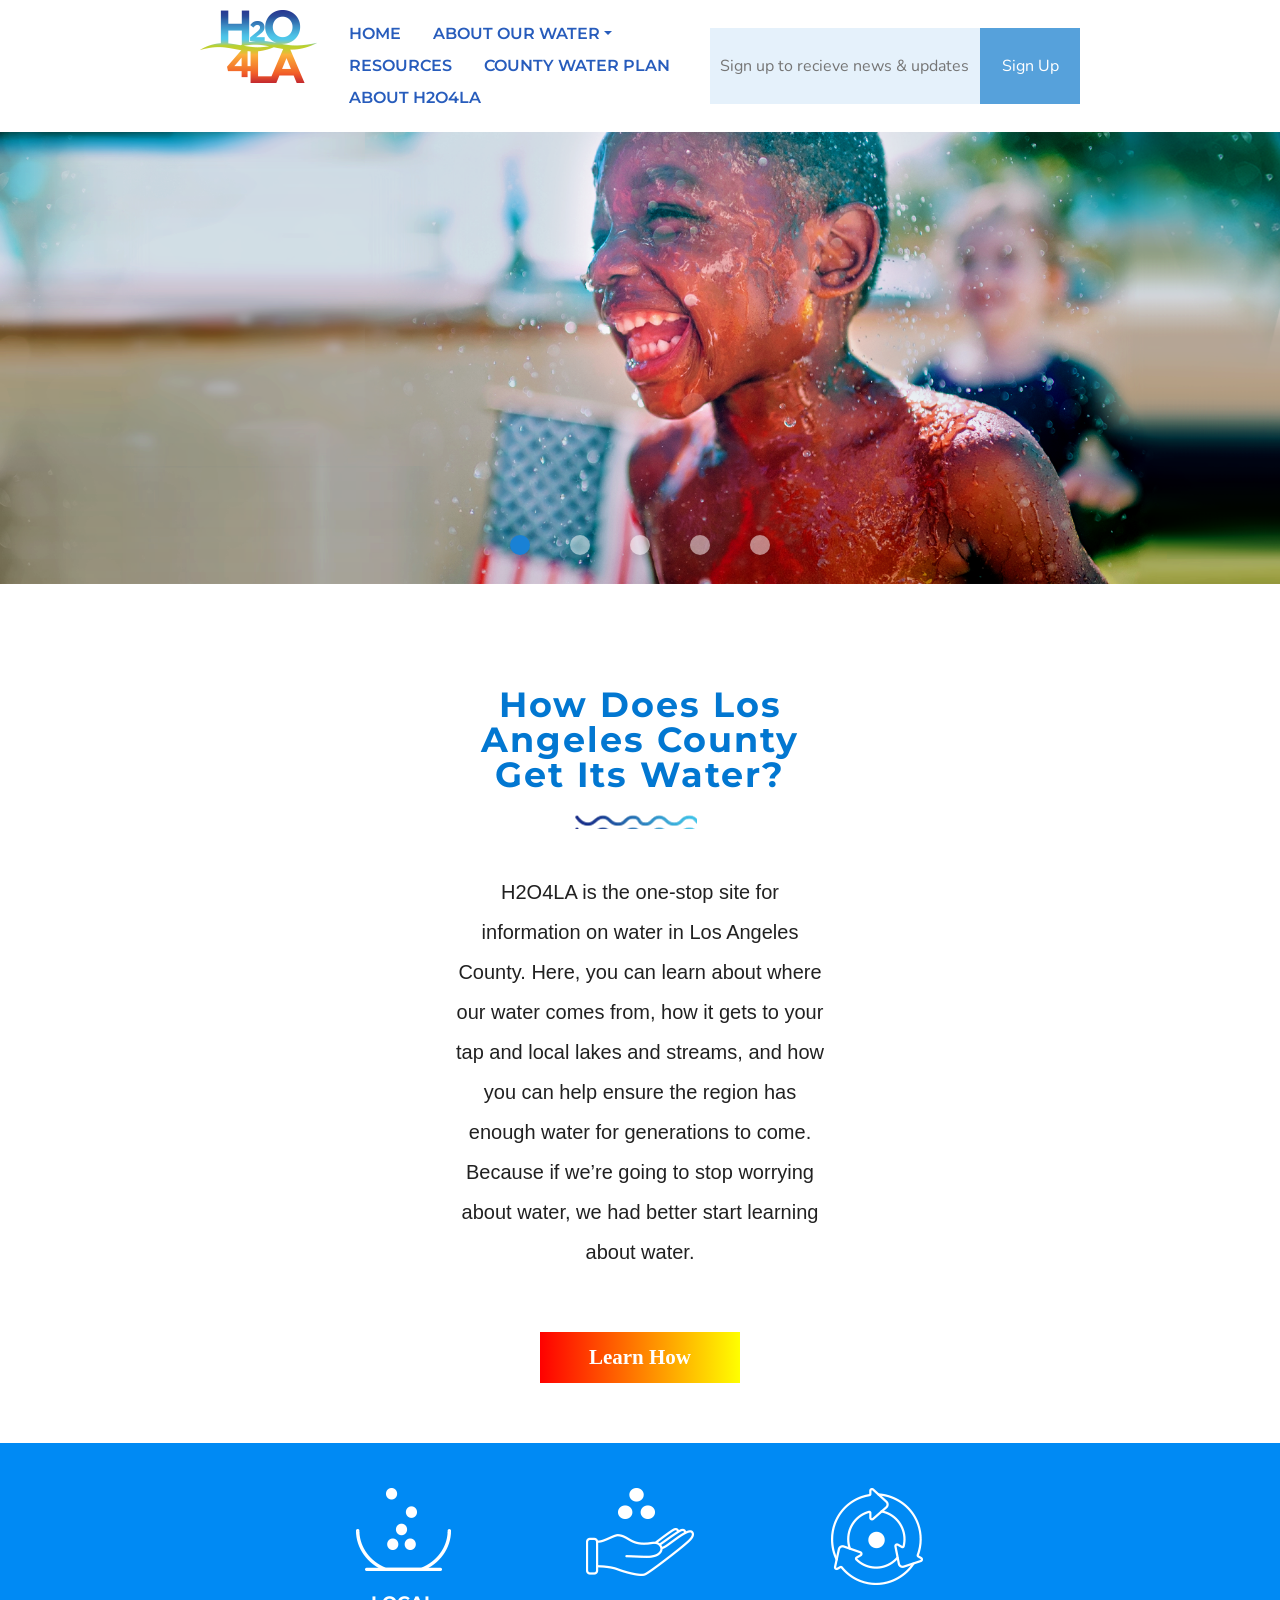
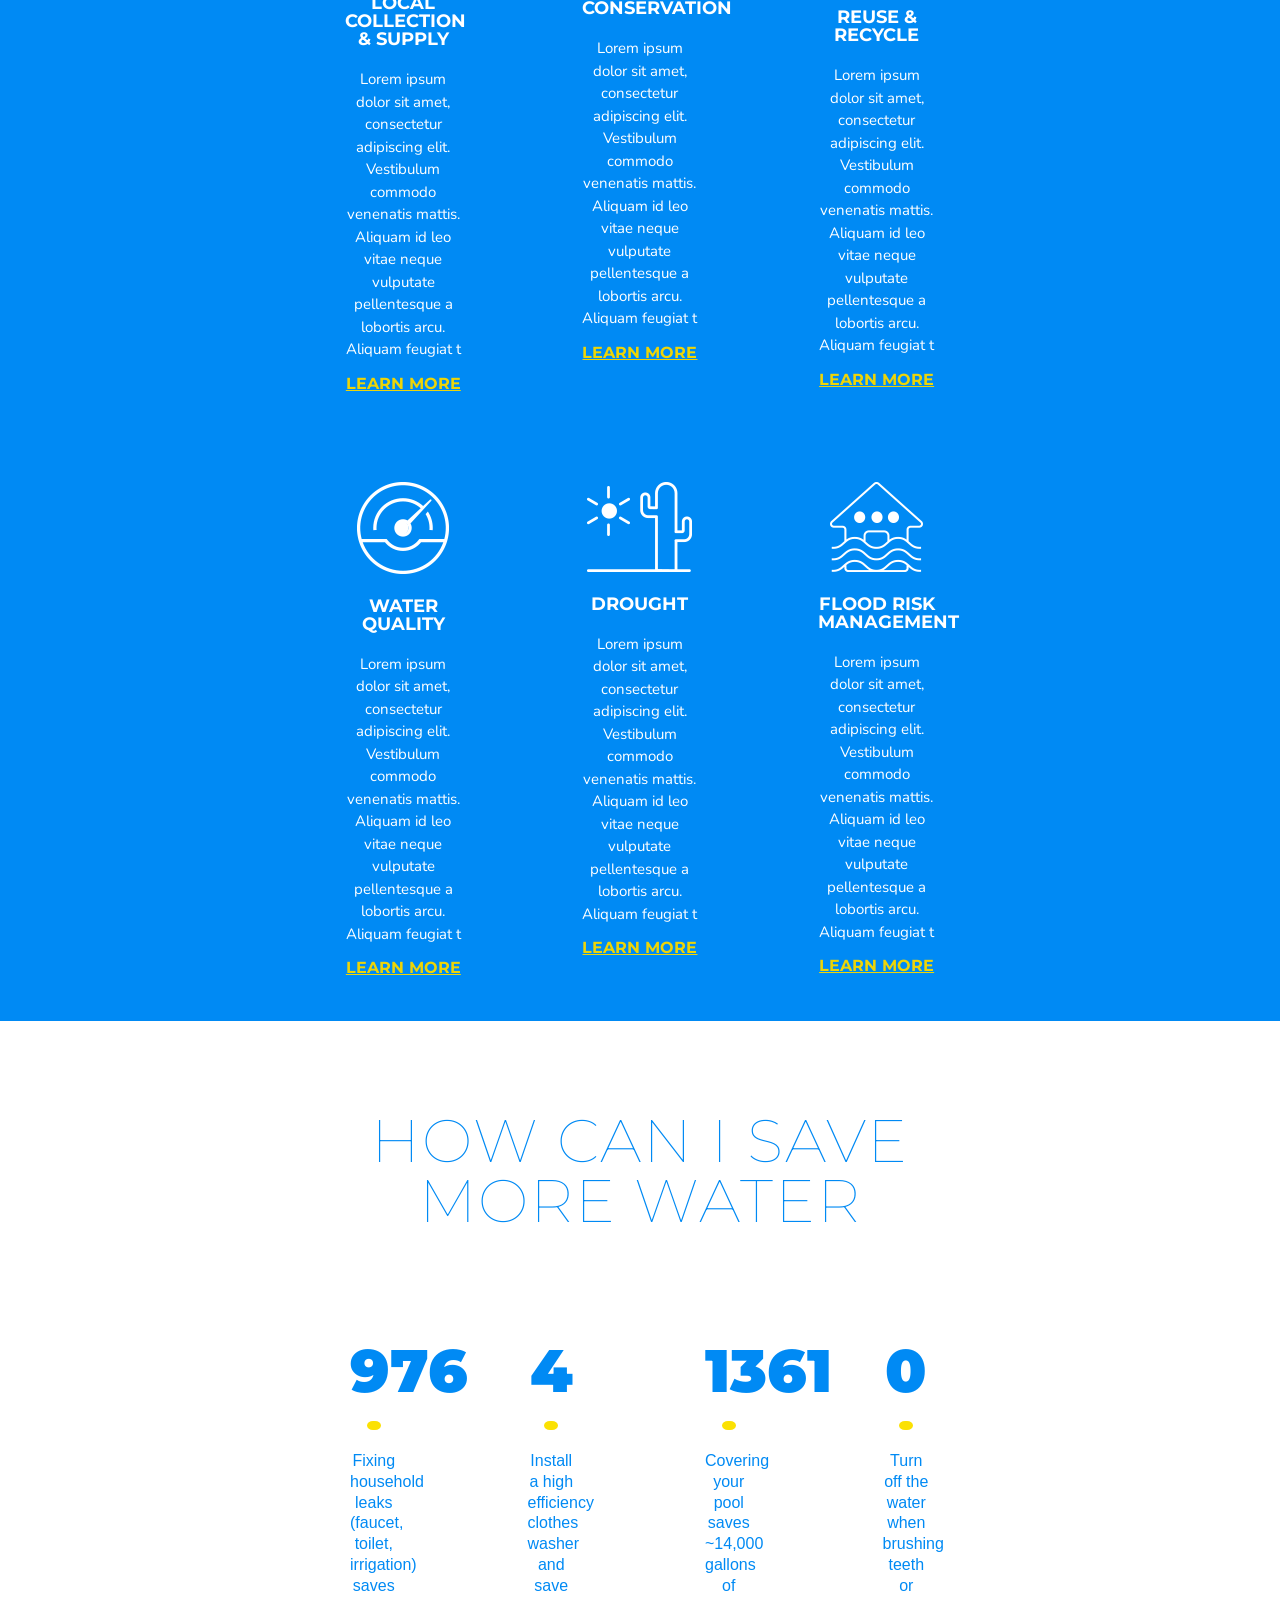
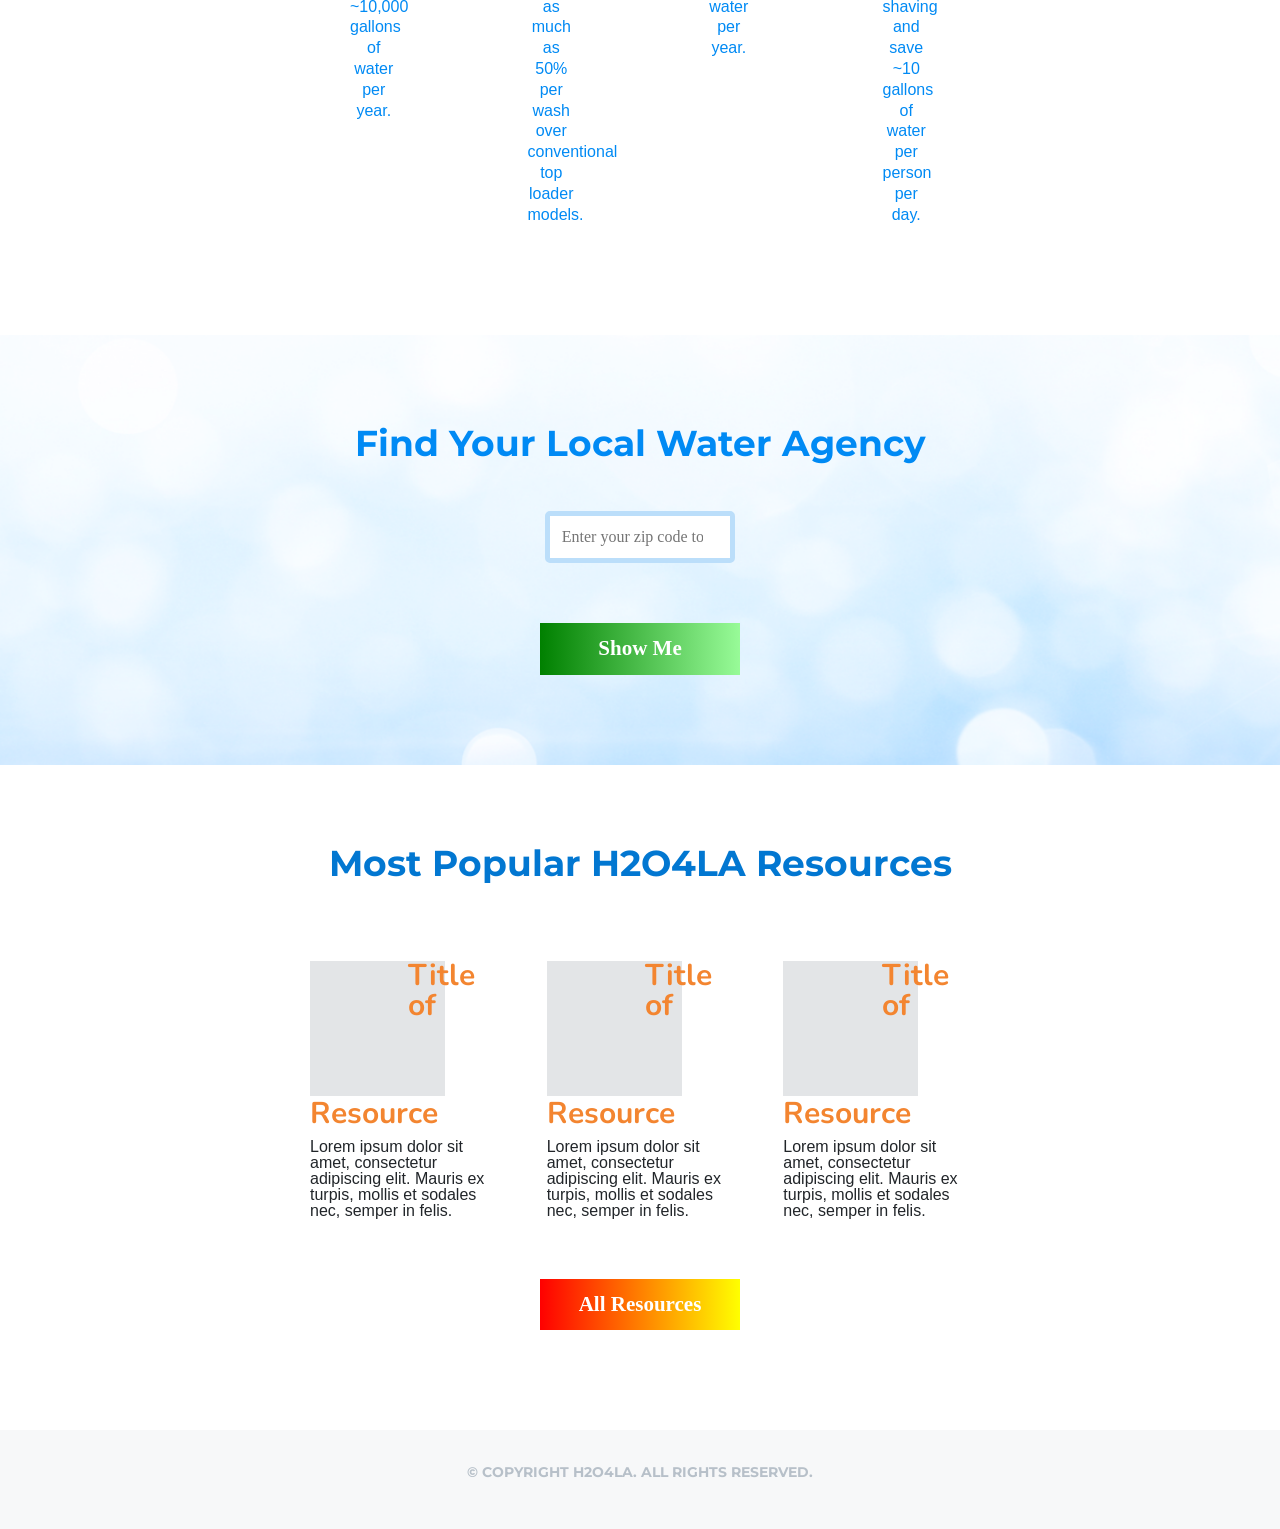
==== commit 522a76f0: "8pm Dec 4" ====
--- a/index.htm
+++ b/index.htm
@@ -4,17 +4,14 @@
     <meta charset="utf-8">
     <meta name="viewport" content="width=device-width, initial-scale=1, viewport-fit=cover">
     <title>Water for LA</title>
-    <!-- <link rel="stylesheet" href="https://use.typekit.net/utr8eyf.css"> -->
     <link rel="shortcut icon" type="image/x-icon" href="favicon.ico" />
     <link rel="stylesheet" href="https://fonts.googleapis.com/css?family=Montserrat|Nunito">
     <link rel="stylesheet" href="https://use.fontawesome.com/releases/v5.5.0/css/all.css" integrity="sha384-B4dIYHKNBt8Bc12p+WXckhzcICo0wtJAoU8YZTY5qE0Id1GSseTk6S+L3BlXeVIU" crossorigin="anonymous">
-    <link rel="stylesheet" href="assets/stylesheets/aos.css">
     <link rel="stylesheet" href="assets/stylesheets/glide.core.min.css"/>
     <link rel="stylesheet" href="assets/stylesheets/glide.theme.min.css"/>
     <link rel="stylesheet" href="assets/stylesheets/bootstrap.min.css"/>
     <link rel="stylesheet" href="assets/stylesheets/reset.css"/>
     <link rel="stylesheet" href="assets/stylesheets/style.css"/>
-    <link rel="stylesheet" href="assets/stylesheets/responsive768.css"/>
   </head>
   <body class="text-center">
     <header class="header">
@@ -206,26 +203,26 @@
         <h2 class="save_water_heading">How Can I Save More Water</h2>
         <div class="row">
           <div class="col-md-3 col-sm-6 col-xs-12">
-            <div class="sw_box">
-              <h1 class="num"><span class="counter">10,000</span></h1>
+            <div class="sw_box counter">
+              <h1 class="num counter-value" data-count="10000"></h1>
               <p>Fixing household leaks (faucet, toilet, irrigation) saves ~10,000 gallons of water per year.</p>
             </div>
           </div>
           <div class="col-md-3 col-sm-6 col-xs-12">
-            <div class="sw_box">
-              <h1 class="num"><span class="counter">50%</span></h1>
+            <div class="sw_box counter">
+              <h1 class="num counter-value" data-count="50"></h1>
               <p>Install a high efficiency clothes washer and save as much as 50% per wash over conventional top loader models.</p>
             </div>
           </div>
           <div class="col-md-3 col-sm-6 col-xs-12">
-            <div class="sw_box">
-              <h1 class="num"><span class="counter">14,000</span></h1>
+            <div class="sw_box counter">
+              <h1 class="num counter-value" data-count="14000"></h1>
               <p>Covering your pool saves ~14,000 gallons of water per year.</p>
             </div>
           </div>
           <div class="col-md-3 col-sm-6 col-xs-12">
-            <div class="sw_box">
-              <h1 class="num"><span class="counter">10</span></h1>
+            <div class="sw_box counter">
+              <h1 class="num counter-value" data-count="10"></h1>
               <p>Turn off the water when brushing teeth or shaving and save ~10 gallons of water per person per day.</p>
             </div>
           </div>
@@ -292,8 +289,6 @@
       </div>
     </footer>
     <script src="assets/scripts/jquery-3.3.1.min.js"></script>
-    <script src="assets/scripts/countUp.min.js"></script>
-    <script src="assets/scripts/aos.js"></script>
     <script src="assets/scripts/glide.min.js"></script>
     <script src="assets/scripts/bootstrap.min.js"></script>
     <script src="assets/scripts/main.js"></script>
--- a/assets/stylesheets/style.css
+++ b/assets/stylesheets/style.css
@@ -1,3 +1,4 @@
+
 *{padding:0;margin:0;font-family: "Nunito", sans-serif;}
 p{font-size: 20px;font-family: "Proxima-Nova", sans-serif;}
 .container-fluid{padding: 0 300px;}
@@ -126,13 +127,9 @@
 }
 .background_text{
   position: absolute;
-  top: 10;
-  left: 10;
-  width: 20%;
-  height: 20%;
-  z-index: 99;
-  opacity: 1;
-}
+}
+
+
 .find_out_how{
   padding: 10px 0;
   background-color: #9ac22f;
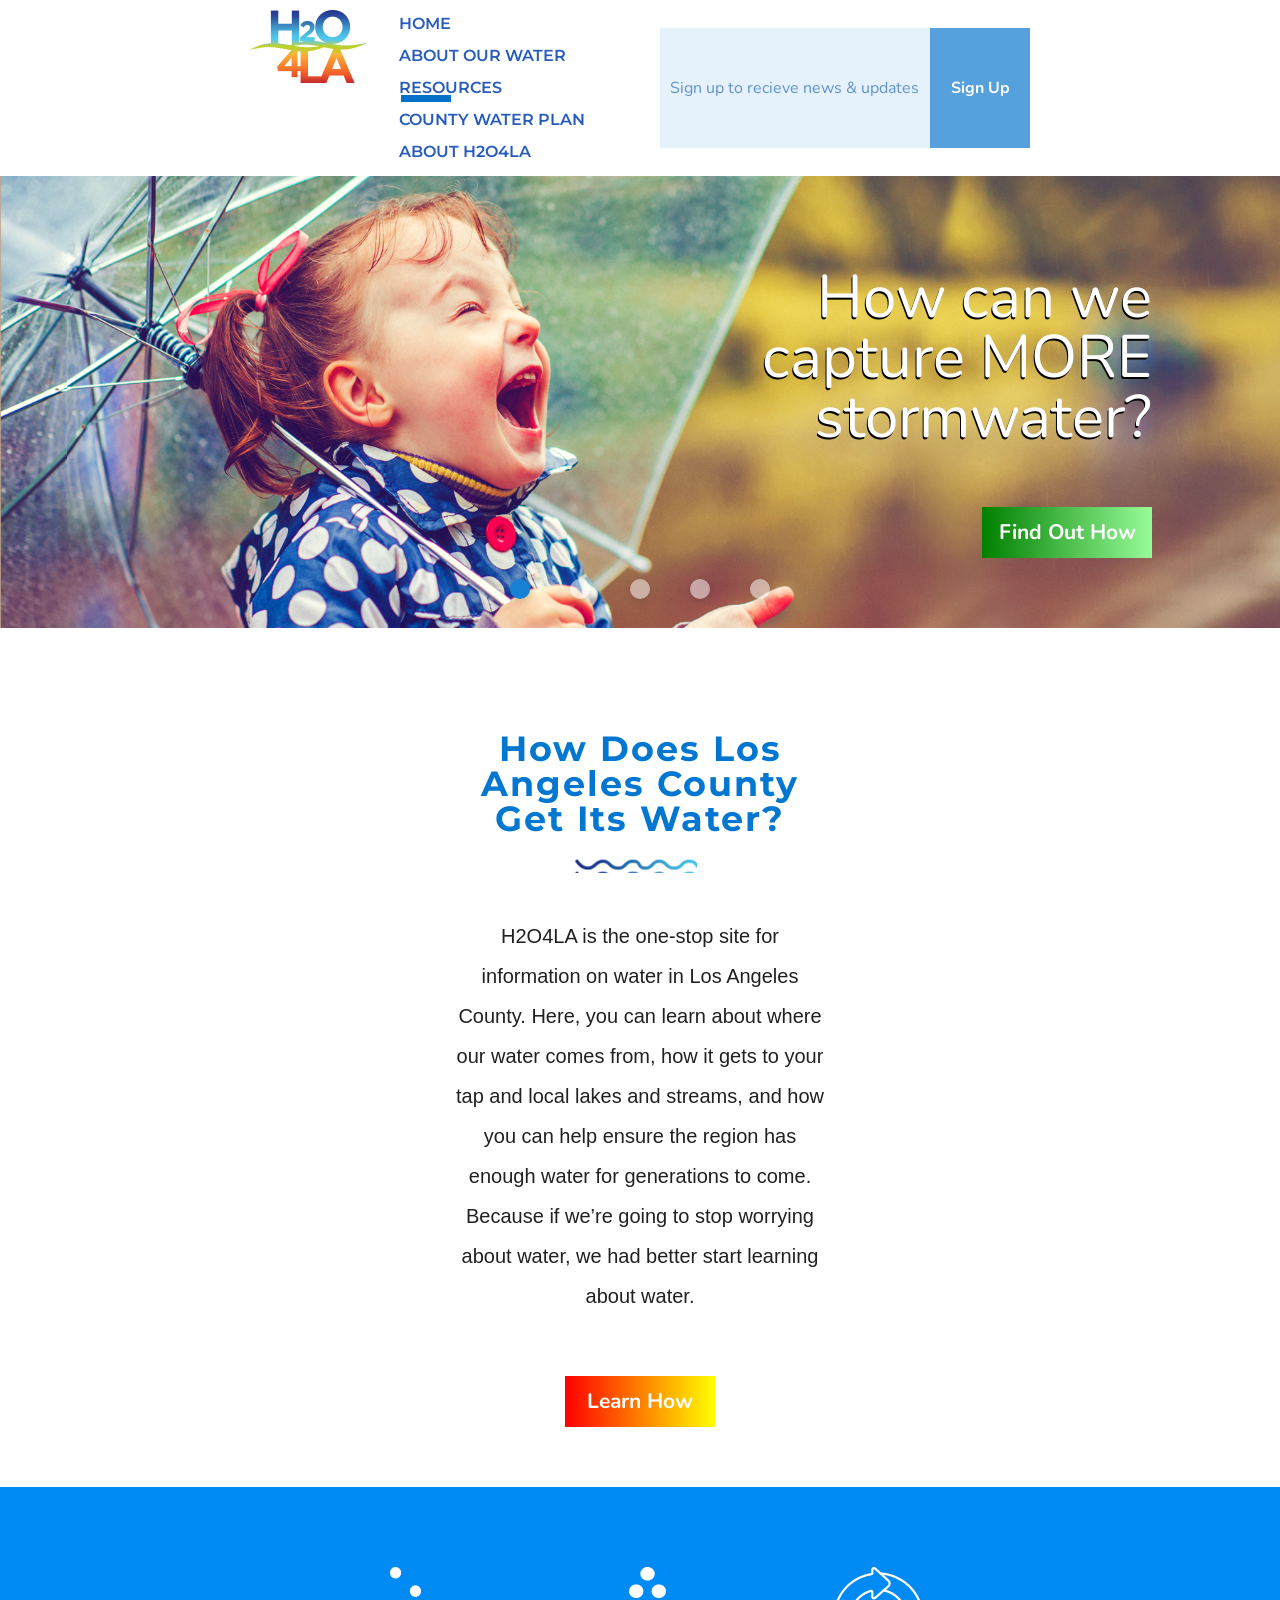
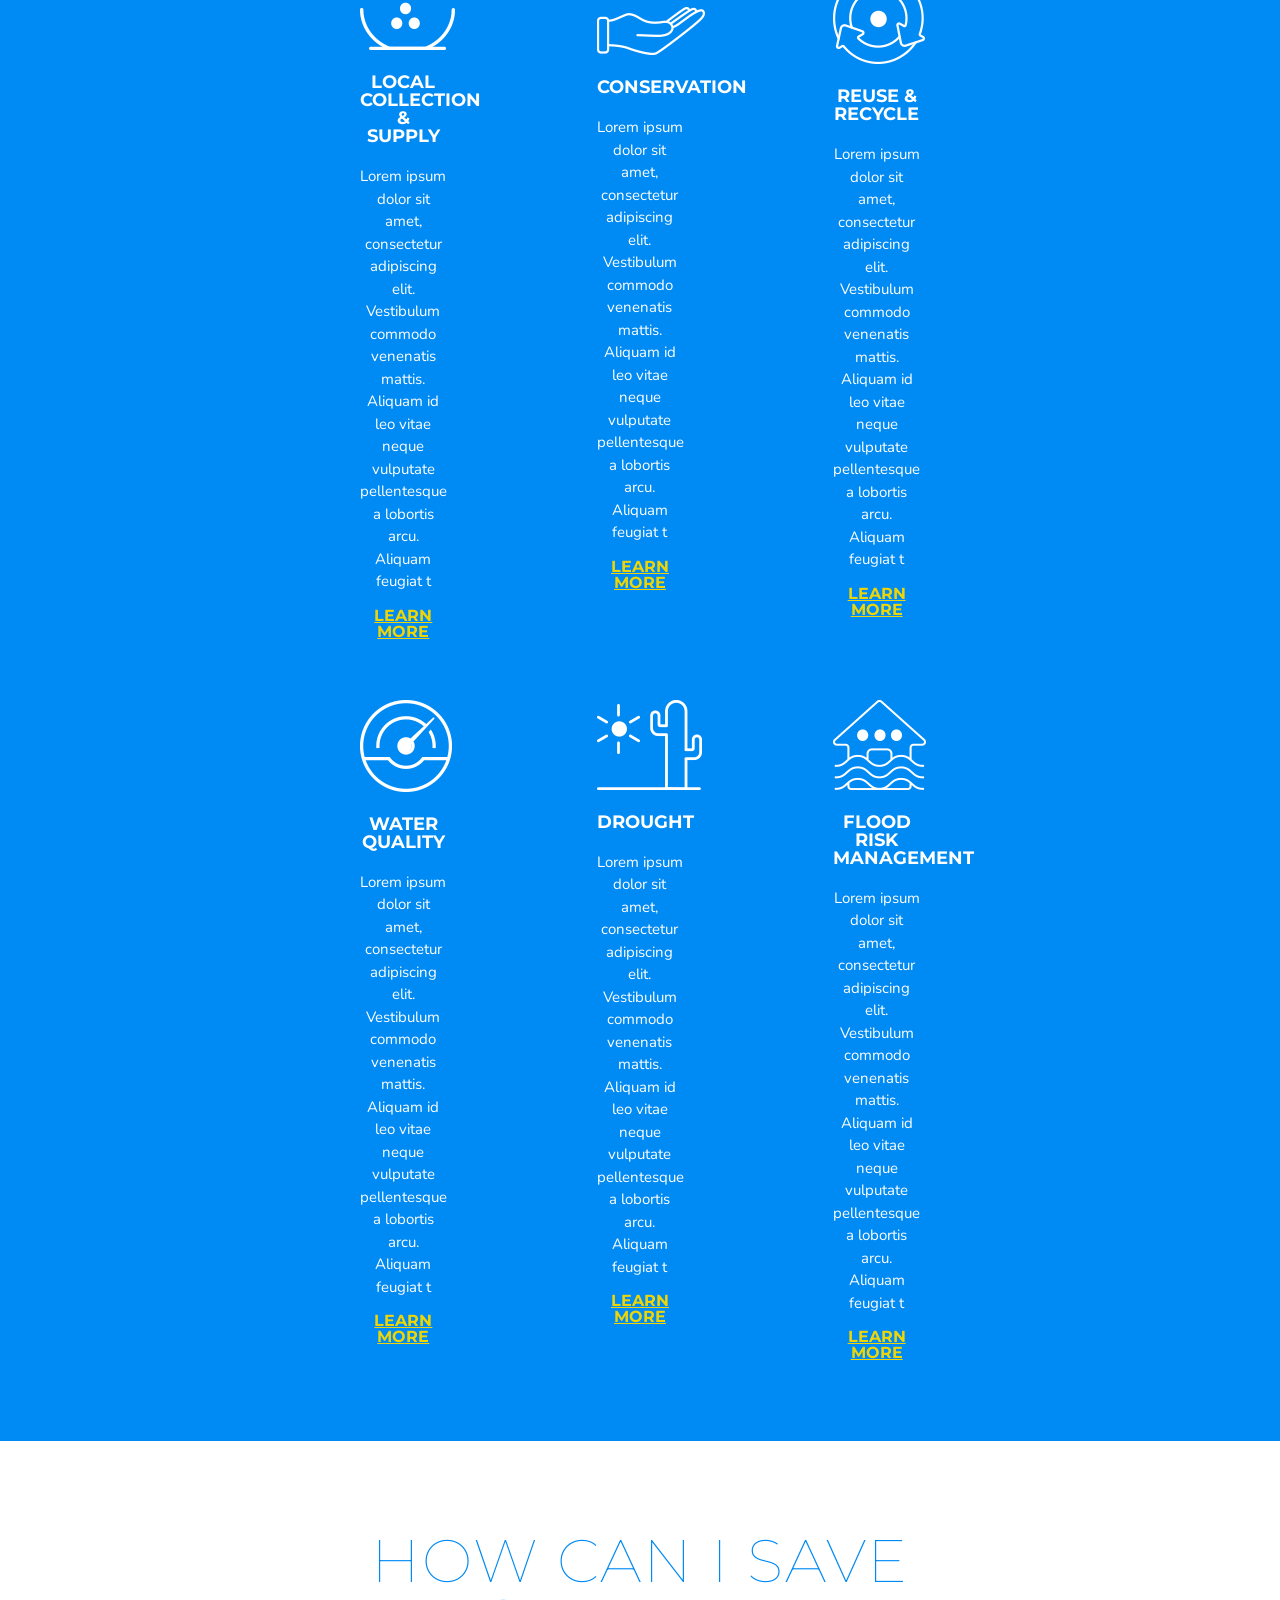
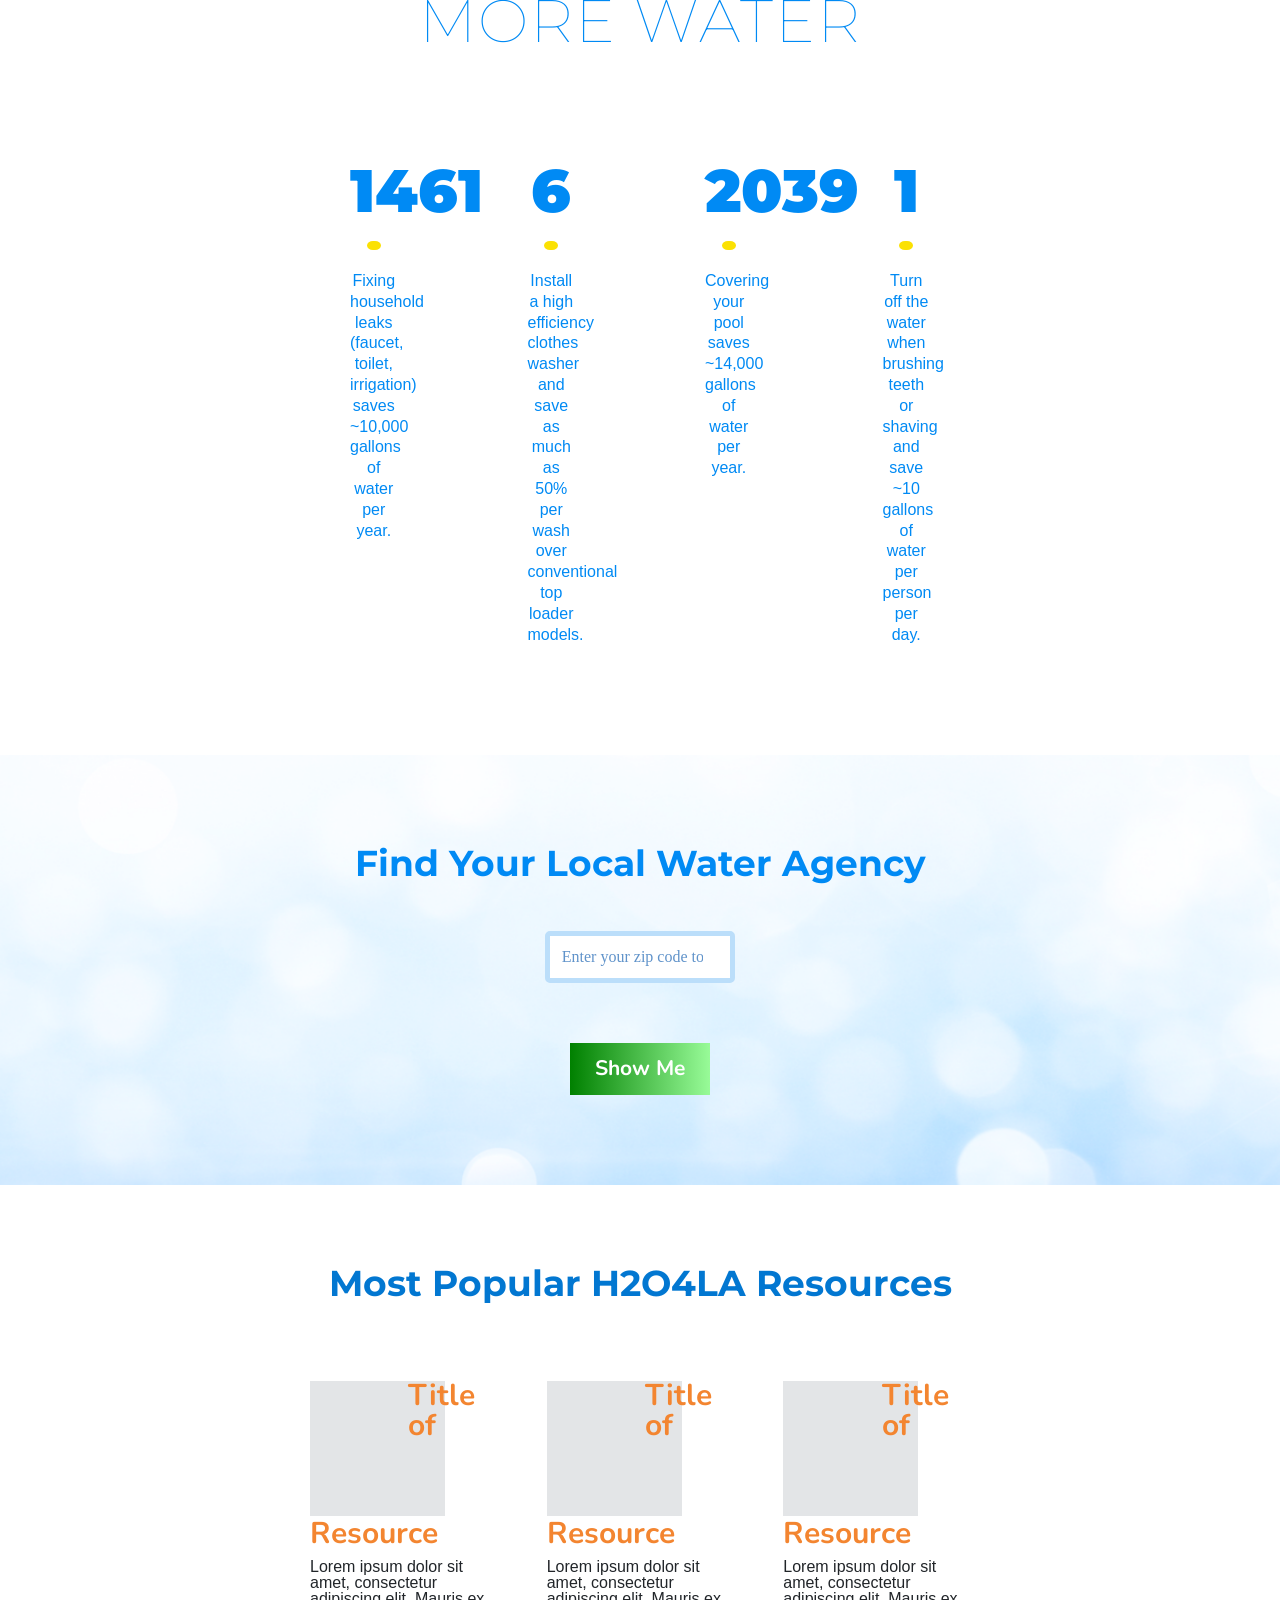
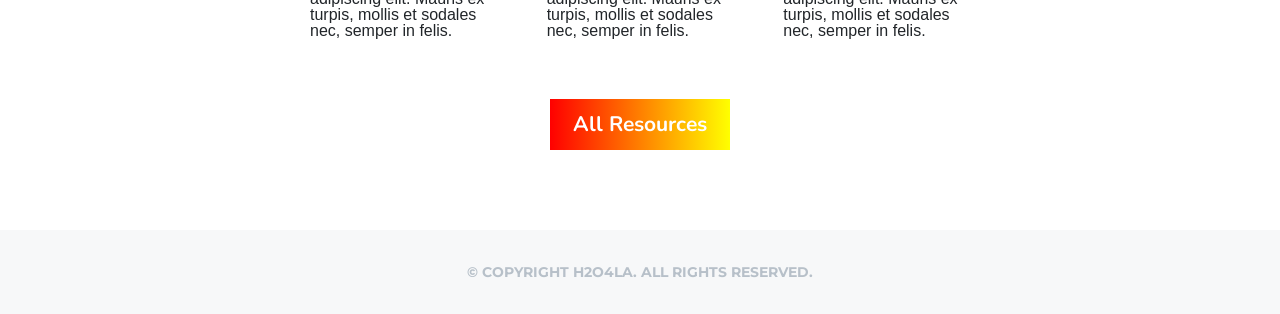
==== commit 30c801c8: "11am Dec 5" ====
--- a/index.htm
+++ b/index.htm
@@ -17,56 +17,56 @@
     <header class="header">
         <div class="header_block">
           <div class="header_logo">
-            <img src="assets/img/logo.png" alt="HEADER_LOGO">
-          </div>
-          <nav class="navbar navbar-expand-lg">
-            <button class="navbar-toggler" type="button" data-toggle="collapse" data-target="#navbarNavAltMarkup" aria-controls="navbarNavAltMarkup" aria-expanded="false" aria-label="Toggle navigation">
-              <span class="navbar-toggler-icon"></span>
-            </button>
-            <div class="collapse navbar-collapse">
-              <ul class="nav">
-                <li class="nav-item">
-                  <a class="nav-link" href="#">Home</a>
-                </li>
-                <li class="nav-item dropdown">
-      	            <a href="#" class="nav-link dropdown-toggle" data-toggle="dropdown" aria-haspopup="true" aria-expanded="false">About Our Water</a>
-      	            <ul class="dropdown-menu column">
-                      <div class="row">
-      			            <div class="col-md-6 col-sm-6 col-xs-12">
-      				            <ul class="multi-column-dropdown">
-      					            <li><a class="dropdown-item" class="dropdown-item" href="#">The Source and The Journey</a></li>
-      					            <li><a class="dropdown-item" href="#">Local Collection and Supply</a></li>
-      					            <li><a class="dropdown-item" href="#">Conservation</a></li>
-      				            </ul>
-      			            </div>
-      			            <div class="col-md-6 col-sm-6 col-xs-12">
-      				            <ul class="multi-column-dropdown">
-      					            <li><a class="dropdown-item" href="#">Reuse and Recycling</a></li>
-      					            <li><a class="dropdown-item" href="#">Water Quality</a></li>
-      					            <li><a class="dropdown-item" href="#">Drought</a></li>
-                            <li><a class="dropdown-item" href="#">Flood Risk Management</a></li>
-      				            </ul>
-      			            </div>
-      		            </div>
-      	            </ul>
-      	        </li>
-                <li class="nav-item">
-                  <a class="nav-link" href="#">Resources</a>
-                </li>
-                <li class="nav-item">
-                  <a class="nav-link" href="#">County Water Plan</a>
-                </li>
-                <li class="nav-item">
-                  <a class="nav-link" href="#">About H2O4LA</a>
-                </li>
-              </ul>
-            </div>
-          </nav>
-          <div class="subscription_form">
-            <input type="email" class="email" placeholder="Sign up to recieve news & updates"/>
-            <button type="submit" class="btn btn-default sign_up">Sign Up</button>
-          </div>
-        </div>
+            <a href="#"><img src="assets/img/logo.png" alt="HEADER_LOGO"></a>
+        </div>
+        <nav class="navbar navbar-expand-lg">
+          <button class="navbar-toggler" type="button" data-toggle="collapse" data-target="#navbarNavAltMarkup" aria-controls="navbarNavAltMarkup" aria-expanded="false" aria-label="Toggle navigation">
+            <span class="navbar-toggler-icon"></span>
+          </button>
+          <div class="collapse navbar-collapse">
+            <ul class="nav">
+              <li class="nav-item">
+                <a class="nav-link active" href="#">Home</a>
+              </li>
+              <li class="nav-item dropdown">
+    	            <a href="#" class="nav-link ddbtn" data-toggle="dropdown" aria-haspopup="true" aria-expanded="false">About Our Water</a>
+    	            <ul class="dropdown-menu column">
+                    <div class="row">
+    			            <div class="col-md-6 col-sm-6 col-xs-12">
+    				            <ul class="multi-column-dropdown">
+    					            <li><a class="dropdown-item" class="dropdown-item" href="#">The Source and The Journey</a></li>
+    					            <li><a class="dropdown-item" href="#">Local Collection and Supply</a></li>
+    					            <li><a class="dropdown-item" href="#">Conservation</a></li>
+    				            </ul>
+    			            </div>
+    			            <div class="col-md-6 col-sm-6 col-xs-12">
+    				            <ul class="multi-column-dropdown">
+    					            <li><a class="dropdown-item" href="#">Reuse and Recycling</a></li>
+    					            <li><a class="dropdown-item" href="#">Water Quality</a></li>
+    					            <li><a class="dropdown-item" href="#">Drought</a></li>
+                          <li><a class="dropdown-item" href="#">Flood Risk Management</a></li>
+    				            </ul>
+    			            </div>
+    		            </div>
+    	            </ul>
+    	        </li>
+              <li class="nav-item">
+                <a class="nav-link" href="#">Resources</a>
+              </li>
+              <li class="nav-item">
+                <a class="nav-link" href="#">County Water Plan</a>
+              </li>
+              <li class="nav-item">
+                <a class="nav-link" href="#">About H2O4LA</a>
+              </li>
+            </ul>
+          </div>
+        </nav>
+        <div class="subscription_form">
+          <input type="email" class="email" placeholder="Sign up to recieve news & updates"/>
+          <button type="submit" class="btn btn-default custom-btn sign_up">Sign Up</button>
+        </div>
+      </div>
     </header>
 
     <section class="hero">
@@ -86,35 +86,35 @@
               <div class="image_box">
               <img src="assets/img/hero_background2.png" alt="2">
               </div>
+              <div class="background_text right">
+                <h2>How can we <br/> capture MORE <br/> stormwater?</h2>
+                <button class="btn btn-default custom-btn find_out_how">Find out how</button>
+              </div>
+            </li>
+            <li class="glide__slide">
+              <div class="image_box">
+              <img src="assets/img/hero_background3.png" alt="3">
+              </div>
+              <div class="background_text">
+                <h2>What can I do <br/> to help ensure a <br/> resilient water <br/> FUTURE?</h2>
+                <button class="btn btn-default custom-btn find_out_how">Find out how</button>
+              </div>
+            </li>
+            <li class="glide__slide">
+              <div class="image_box">
+              <img src="assets/img/hero_background4.png" alt="4">
+              </div>
+              <div class="background_text right">
+                <h2>WHERE does <br/> our drinking <br/> water come <br/> from?</h2>
+                <button class="btn btn-default custom-btn find_out_how">Find out how</button>
+              </div>
+            </li>
+            <li class="glide__slide">
+              <div class="image_box">
+              <img src="assets/img/hero_background2.png" alt="5">
+              </div>
               <div class="background_text">
                 <h2>How can we <br/> capture MORE <br/> stormwater?</h2>
-                <button class="btn btn-default custom-btn find_out_how">Find out how</button>
-              </div>
-            </li>
-            <li class="glide__slide">
-              <div class="image_box">
-              <img src="assets/img/hero_background3.png" alt="3">
-              </div>
-              <div class="background_text">
-                <h2>What can I do <br/> to help ensure a <br/> resilient water <br/> FUTURE?</h2>
-                <button class="btn btn-default custom-btn find_out_how">Find out how</button>
-              </div>
-            </li>
-            <li class="glide__slide">
-              <div class="image_box">
-              <img src="assets/img/hero_background4.png" alt="4">
-              </div>
-              <div class="background_text">
-                <h2>WHERE does <br/> our drinking <br/> water come <br/> from?</h2>
-                <button class="btn btn-default custom-btn find_out_how">Find out how</button>
-              </div>
-            </li>
-            <li class="glide__slide">
-              <div class="image_box">
-              <img src="assets/img/hero_background2.png" alt="5">
-              </div>
-              <div class="background_text">
-                <h2>How can we capture MORE stormwater?</h2>
                 <button class="btn btn-default custom-btn find_out_how">Find out how</button>
               </div>
             </li>
@@ -146,52 +146,64 @@
       <div class="container-fluid">
         <div class="row">
             <div class="col-md-4 col-sm-6 col-xs-12">
-              <figure>
-                <img src="assets/img/icon1.png" alt="">
-                <figcaption>Local Collection & Supply</figcaption>
-              </figure>
-              <p>Lorem ipsum dolor sit amet, consectetur adipiscing elit. Vestibulum commodo venenatis mattis. Aliquam id leo vitae neque vulputate pellentesque a lobortis arcu. Aliquam feugiat t</p>
-              <a href="#" class="learn_more">learn more</a>
-            </div>
-            <div class="col-md-4 col-sm-6 col-xs-12">
-              <figure>
-                <img src="assets/img/icon2.png" alt="">
-                <figcaption>Conservation</figcaption>
-              </figure>
-              <p>Lorem ipsum dolor sit amet, consectetur adipiscing elit. Vestibulum commodo venenatis mattis. Aliquam id leo vitae neque vulputate pellentesque a lobortis arcu. Aliquam feugiat t</p>
-              <a href="#" class="learn_more">learn more</a>
-            </div>
-            <div class="col-md-4 col-sm-6 col-xs-12">
-              <figure>
-                <img src="assets/img/icon3.png" alt="">
-                <figcaption>Reuse  & Recycle</figcaption>
-              </figure>
-              <p>Lorem ipsum dolor sit amet, consectetur adipiscing elit. Vestibulum commodo venenatis mattis. Aliquam id leo vitae neque vulputate pellentesque a lobortis arcu. Aliquam feugiat t</p>
-              <a href="#" class="learn_more">learn more</a>
-            </div>
-            <div class="col-md-4 col-sm-6 col-xs-12">
-              <figure>
-                <img src="assets/img/icon4.png" alt="">
-                <figcaption>Water Quality</figcaption>
-              </figure>
-              <p>Lorem ipsum dolor sit amet, consectetur adipiscing elit. Vestibulum commodo venenatis mattis. Aliquam id leo vitae neque vulputate pellentesque a lobortis arcu. Aliquam feugiat t</p>
-              <a href="#" class="learn_more">learn more</a>
-            </div>
-            <div class="col-md-4 col-sm-6 col-xs-12">
-              <figure>
-                <img src="assets/img/icon5.png" alt="">
-                <figcaption>Drought</figcaption>
-              </figure>
-              <p>Lorem ipsum dolor sit amet, consectetur adipiscing elit. Vestibulum commodo venenatis mattis. Aliquam id leo vitae neque vulputate pellentesque a lobortis arcu. Aliquam feugiat t</p>
-              <a href="#" class="learn_more">learn more</a>
-            </div>
-            <div class="col-md-4 col-sm-6 col-xs-12">
-              <figure>
-                <img src="assets/img/icon6.png" alt="">
-                <figcaption>Flood Risk Management</figcaption>
-              </figure>
-              <p>Lorem ipsum dolor sit amet, consectetur adipiscing elit. Vestibulum commodo venenatis mattis. Aliquam id leo vitae neque vulputate pellentesque a lobortis arcu. Aliquam feugiat t</p>
-              <a href="#" class="learn_more">learn more</a>
+              <div class="buckets">
+                <figure>
+                  <img src="assets/img/icon1.png" alt="">
+                  <figcaption>Local Collection & Supply</figcaption>
+                </figure>
+                <p>Lorem ipsum dolor sit amet, consectetur adipiscing elit. Vestibulum commodo venenatis mattis. Aliquam id leo vitae neque vulputate pellentesque a lobortis arcu. Aliquam feugiat t</p>
+                <a href="#" class="learn_more">learn more</a>
+              </div>
+            </div>
+            <div class="col-md-4 col-sm-6 col-xs-12">
+              <div class="buckets">
+                <figure>
+                  <img src="assets/img/icon2.png" alt="">
+                  <figcaption>Conservation</figcaption>
+                </figure>
+                <p>Lorem ipsum dolor sit amet, consectetur adipiscing elit. Vestibulum commodo venenatis mattis. Aliquam id leo vitae neque vulputate pellentesque a lobortis arcu. Aliquam feugiat t</p>
+                <a href="#" class="learn_more">learn more</a>
+              </div>
+            </div>
+            <div class="col-md-4 col-sm-6 col-xs-12">
+              <div class="buckets">
+                <figure>
+                  <img src="assets/img/icon3.png" alt="">
+                  <figcaption>Reuse  & Recycle</figcaption>
+                </figure>
+                <p>Lorem ipsum dolor sit amet, consectetur adipiscing elit. Vestibulum commodo venenatis mattis. Aliquam id leo vitae neque vulputate pellentesque a lobortis arcu. Aliquam feugiat t</p>
+                <a href="#" class="learn_more">learn more</a>
+              </div>
+            </div>
+            <div class="col-md-4 col-sm-6 col-xs-12">
+              <div class="buckets">
+                <figure>
+                  <img src="assets/img/icon4.png" alt="">
+                  <figcaption>Water Quality</figcaption>
+                </figure>
+                <p>Lorem ipsum dolor sit amet, consectetur adipiscing elit. Vestibulum commodo venenatis mattis. Aliquam id leo vitae neque vulputate pellentesque a lobortis arcu. Aliquam feugiat t</p>
+                <a href="#" class="learn_more">learn more</a>
+              </div>
+            </div>
+            <div class="col-md-4 col-sm-6 col-xs-12">
+              <div class="buckets">
+                <figure>
+                  <img src="assets/img/icon5.png" alt="">
+                  <figcaption>Drought</figcaption>
+                </figure>
+                <p>Lorem ipsum dolor sit amet, consectetur adipiscing elit. Vestibulum commodo venenatis mattis. Aliquam id leo vitae neque vulputate pellentesque a lobortis arcu. Aliquam feugiat t</p>
+                <a href="#" class="learn_more">learn more</a>
+              </div>
+            </div>
+            <div class="col-md-4 col-sm-6 col-xs-12">
+              <div class="buckets">
+                <figure>
+                  <img src="assets/img/icon6.png" alt="">
+                  <figcaption>Flood Risk Management</figcaption>
+                </figure>
+                <p>Lorem ipsum dolor sit amet, consectetur adipiscing elit. Vestibulum commodo venenatis mattis. Aliquam id leo vitae neque vulputate pellentesque a lobortis arcu. Aliquam feugiat t</p>
+                <a href="#" class="learn_more">learn more</a>
+              </div>
             </div>
         </div>
       </div>
--- a/assets/stylesheets/style.css
+++ b/assets/stylesheets/style.css
@@ -4,13 +4,13 @@
 .container-fluid{padding: 0 300px;}
 
 .btn {
+  font-family: "Nunito", sans-serif;
   text-align: center;
   display: inline-block;
   position: relative;
   text-decoration: none;
   text-transform: capitalize;
   padding: 10px 0;
-  width: 200px;
   overflow: hidden;
   transition: all 0.2s linear 0s;
 }
@@ -48,12 +48,15 @@
 
 /********HEADER************/
 .header{
-  padding: 10px 200px;
+  padding: 0 250px;
 }
 .header_block{
   display: flex;
   justify-content: space-evenly;
   align-content: center;
+}
+.header_logo, .subscription_form{
+  padding: 10px 0;
 }
 
 .nav-link {
@@ -66,6 +69,30 @@
 .nav-link:hover{
   color: #f26229;
 }
+.nav .nav-item{
+  display: relative;
+}
+.active::before {
+  position: absolute;
+  content: "";
+  top: 95px;
+  left: 34px;
+  width: 50px;
+  height: 7px;
+  background-color: #0271ca;
+  z-index: 10;
+}
+.active::before:hover{
+  background-color: #f26229;
+  color: #f26229;
+}
+.dropdown{
+  position: relative;
+}
+.dropdown::
+
+
+
 .dropdown-menu.column {
 	min-width: 550px;
   border: none;
@@ -101,21 +128,26 @@
   font-family: "Nunito", sans-serif;
   width: 270px;
 }
+::placeholder {
+  color: #6093ca;
+}
 .sign_up{
   padding: .375rem 0;
+  margin: 0;
   width: 100px;
   border-radius: 0;
   color: #fff;
   background-color: #56a1db;
   font-family: "Nunito", sans-serif;
-  position: relative;
+  font-size: 16px;
+  position: relative;
+
 }
 
 
 /***********HERO************/
 .image_box img{
   width: 100%;
-  position: relative;
 }
 .glide__bullet{
   margin: 0 1.25em;
@@ -125,14 +157,36 @@
 .glide__bullet.glide__bullet--active {
   background-color: #1981d5;
 }
+.glide__slide{
+  position: relative;
+  z-index: -9;
+}
 .background_text{
   position: absolute;
-}
-
-
+  top: 20%;
+  left: 10%;
+  width: 80%;
+  height: 40%;
+  z-index: 9;
+  text-align: left;
+}
+.background_text.right{
+  text-align: right;
+}
+
+.background_text h2{
+  font-family: "Nunito", sans-serif;
+  color: #fff;
+  font-size: 60px;
+  text-shadow: -1px 2px #000;
+  opacity: 1;
+}
 .find_out_how{
   padding: 10px 0;
-  background-color: #9ac22f;
+  font-family: "Nunito", sans-serif;
+  background: linear-gradient(to right, green, #98FB98) !important;
+  border: #e0e0e0;
+  width: 170px;
 }
 
 /***********INTRO************/
@@ -165,13 +219,15 @@
 .learn_how{
   background: linear-gradient(to right, red, yellow);
   border: none;
+  width: 150px;
 }
 /***********PAGE-LANDER************/
 .page_lander{
   background-color: #008af4;
-}
-.col-md-4.col-sm-6.col-xs-12{
-  padding: 45px 60px;
+  padding: 50px 0;
+}
+.buckets{
+  padding: 30px 60px;
 }
 figcaption{
   font-family: "Montserrat", sans-serif;
@@ -266,11 +322,12 @@
   margin: 60px 0 0;
   background: linear-gradient(to right, green, #98FB98) !important;
   border: #e0e0e0;
+  width: 140px;
 }
 
 /***********RESOURCES************/
 .resources{
-  padding: 80px 0 40px;
+  padding: 80px 0 20px;
 }
 .resources h3{
 font-size: 36px;
@@ -304,11 +361,13 @@
 .all_res{
   background: linear-gradient(to right, red, yellow);
   border: none;
+  width: 180px;
 }
 
 /***********FOOTER************/
 .footer{
   background-color: #f7f8f9;
+  padding: 35px 0;
 }
 .footer_row{
   text-transform: uppercase;
@@ -318,6 +377,5 @@
   font-weight: bold;
   text-transform: uppercase;
   font-size: 14px;
-  padding: 35px 0 50px;
   color: #b7c0c9;
 }
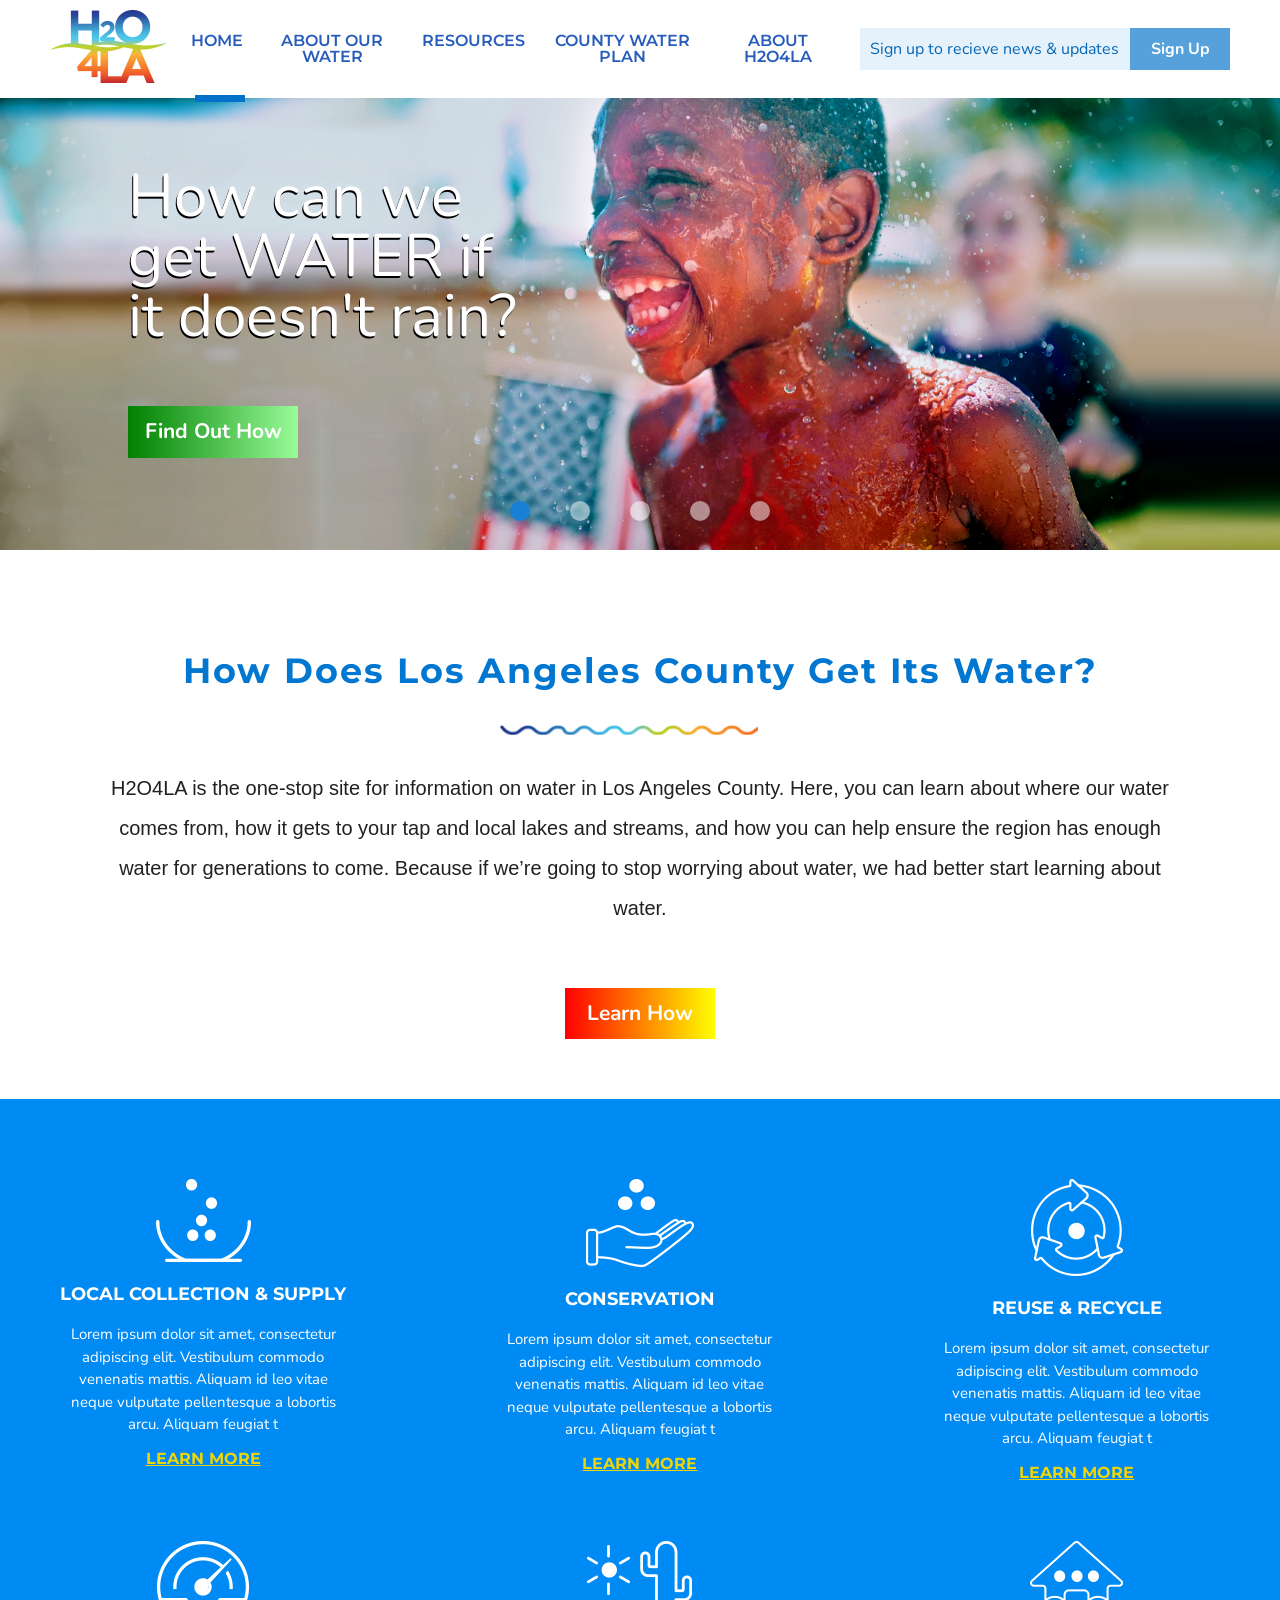
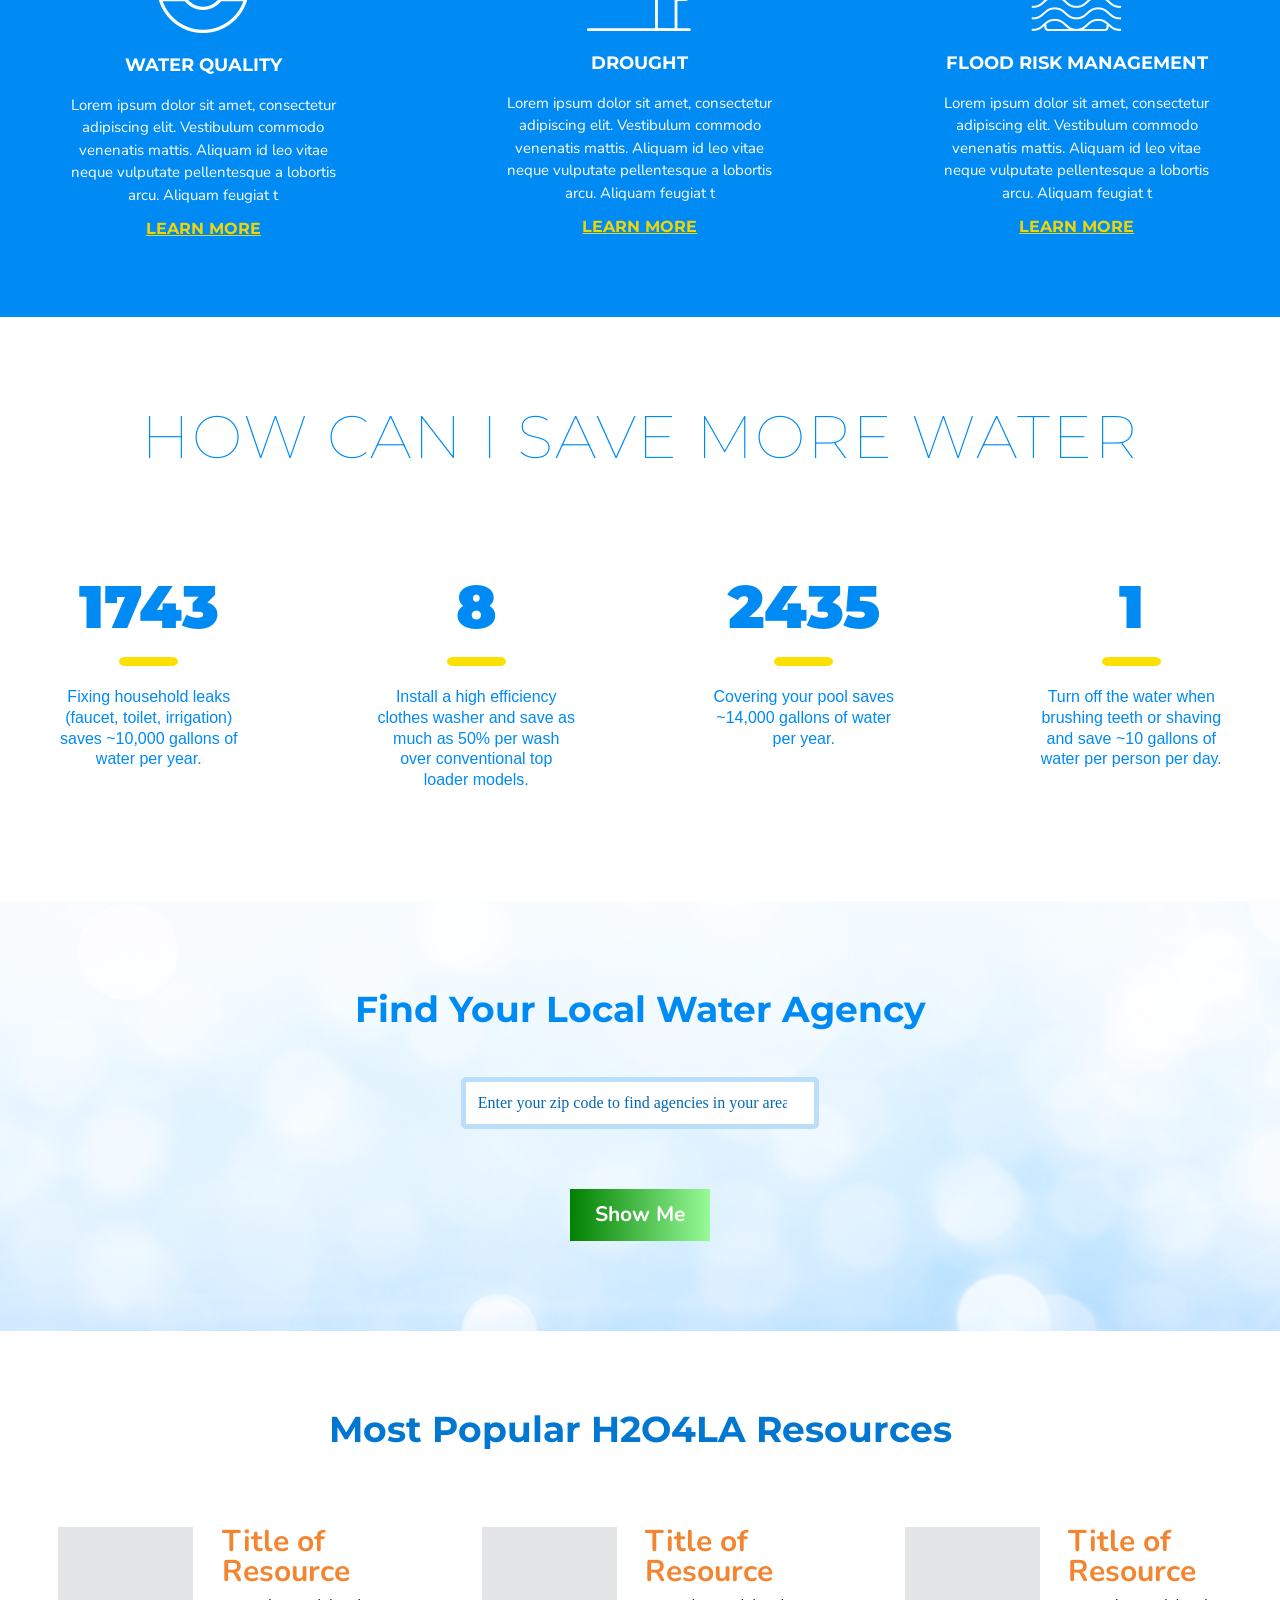
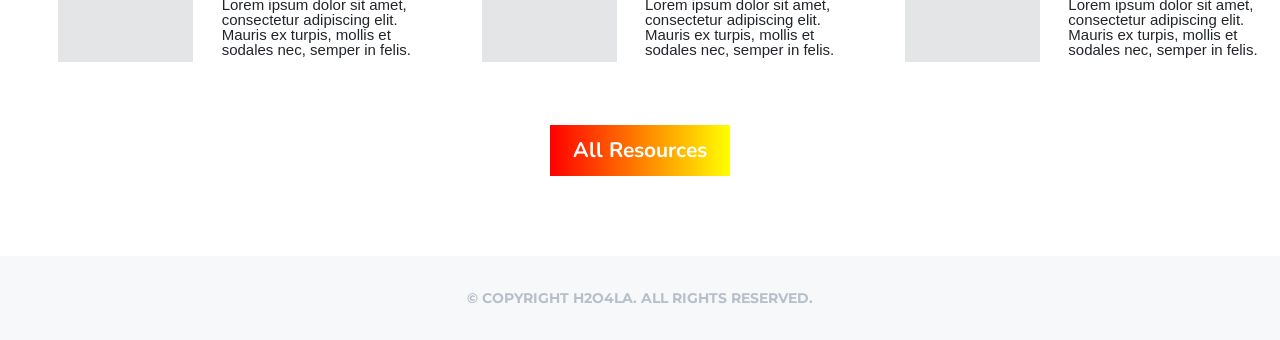
==== commit 3e098592: "6pm Dec 5" ====
--- a/index.htm
+++ b/index.htm
@@ -6,27 +6,29 @@
     <title>Water for LA</title>
     <link rel="shortcut icon" type="image/x-icon" href="favicon.ico" />
     <link rel="stylesheet" href="https://fonts.googleapis.com/css?family=Montserrat|Nunito">
-    <link rel="stylesheet" href="https://use.fontawesome.com/releases/v5.5.0/css/all.css" integrity="sha384-B4dIYHKNBt8Bc12p+WXckhzcICo0wtJAoU8YZTY5qE0Id1GSseTk6S+L3BlXeVIU" crossorigin="anonymous">
+    <!-- <link rel="stylesheet" href="https://use.fontawesome.com/releases/v5.5.0/css/all.css" integrity="sha384-B4dIYHKNBt8Bc12p+WXckhzcICo0wtJAoU8YZTY5qE0Id1GSseTk6S+L3BlXeVIU" crossorigin="anonymous"> -->
     <link rel="stylesheet" href="assets/stylesheets/glide.core.min.css"/>
     <link rel="stylesheet" href="assets/stylesheets/glide.theme.min.css"/>
     <link rel="stylesheet" href="assets/stylesheets/bootstrap.min.css"/>
     <link rel="stylesheet" href="assets/stylesheets/reset.css"/>
     <link rel="stylesheet" href="assets/stylesheets/style.css"/>
+    <link rel="stylesheet" href="assets/stylesheets/responsive.css"/>
+
   </head>
-  <body class="text-center">
+  <body>
     <header class="header">
         <div class="header_block">
           <div class="header_logo">
             <a href="#"><img src="assets/img/logo.png" alt="HEADER_LOGO"></a>
         </div>
         <nav class="navbar navbar-expand-lg">
-          <button class="navbar-toggler" type="button" data-toggle="collapse" data-target="#navbarNavAltMarkup" aria-controls="navbarNavAltMarkup" aria-expanded="false" aria-label="Toggle navigation">
+          <button class="navbar-toggler" type="button" data-toggle="collapse" data-target="#navbarNavAlt" aria-controls="navbarNavAlt" aria-expanded="false" aria-label="Toggle navigation">
             <span class="navbar-toggler-icon"></span>
           </button>
-          <div class="collapse navbar-collapse">
-            <ul class="nav">
-              <li class="nav-item">
-                <a class="nav-link active" href="#">Home</a>
+          <div class="collapse navbar-collapse" id="navbarNavAlt">
+            <ul class="navbar-nav">
+              <li class="nav-item active">
+                <a class="nav-link active" href="#">Home<span class="sr-only">(current)</span></a>
               </li>
               <li class="nav-item dropdown">
     	            <a href="#" class="nav-link ddbtn" data-toggle="dropdown" aria-haspopup="true" aria-expanded="false">About Our Water</a>
--- a/assets/stylesheets/style.css
+++ b/assets/stylesheets/style.css
@@ -1,7 +1,6 @@
-
 *{padding:0;margin:0;font-family: "Nunito", sans-serif;}
 p{font-size: 20px;font-family: "Proxima-Nova", sans-serif;}
-.container-fluid{padding: 0 300px;}
+.container-fluid{padding: 0 300px;}body{text-align: center;}
 
 .btn {
   font-family: "Nunito", sans-serif;
@@ -60,11 +59,11 @@
 }
 
 .nav-link {
-    font-family: "Montserrat",sans-serif;
-    color: #275cbc;
-    text-decoration: none;
-    text-transform: uppercase;
-    font-weight: 600;
+  font-family: "Montserrat",sans-serif;
+  color: #275cbc;
+  text-decoration: none;
+  text-transform: uppercase;
+  font-weight: 600;
 }
 .nav-link:hover{
   color: #f26229;
@@ -76,7 +75,7 @@
   position: absolute;
   content: "";
   top: 95px;
-  left: 34px;
+  left: 28px;
   width: 50px;
   height: 7px;
   background-color: #0271ca;
@@ -89,10 +88,6 @@
 .dropdown{
   position: relative;
 }
-.dropdown::
-
-
-
 .dropdown-menu.column {
 	min-width: 550px;
   border: none;
@@ -141,9 +136,7 @@
   font-family: "Nunito", sans-serif;
   font-size: 16px;
   position: relative;
-
-}
-
+}
 
 /***********HERO************/
 .image_box img{
@@ -221,6 +214,10 @@
   border: none;
   width: 150px;
 }
+
+
+
+
 /***********PAGE-LANDER************/
 .page_lander{
   background-color: #008af4;
@@ -316,7 +313,7 @@
   width: 28%;
 }
 ::-webkit-input-placeholder {
-  color: 0467b7;
+  color: #0467b7;
 }
 .show_me{
   margin: 60px 0 0;
--- a/assets/stylesheets/responsive.css
+++ b/assets/stylesheets/responsive.css
@@ -0,0 +1,163 @@
+@media (min-width: 1440px) and (max-width: 2560px){
+  .background_text{
+    top: 30%;
+  }
+}
+@media (min-width: 1200px) and (max-width: 1440px){
+  .header{
+    padding: 0 50px;
+  }
+  .background_text{
+    top: 15%;
+  }
+  .container-fluid{padding: 0;}
+  .intro {
+    padding: 0 100px;
+  }
+  .intro_text_content h2::after{
+    left: 37%;
+    width: 23.9%;
+  }
+  .resources{
+    padding: 80px 20px 20px 20px;
+  }
+  .resource_box h5+p {
+    font-size: 15px;
+  }
+}
+
+
+
+
+@media (min-width: 375px) and (max-width: 768px){
+.header{padding: 0;}
+.navbar-toggler {
+  background-color: #5f1d1d;
+  border: 1px solid #e01414;
+  color: red;}
+.subscription_form{display: none;}
+.header_block {justify-content: space-between;}
+.container-fluid{padding: 0;}
+.intro {padding: 0 50px;}
+.intro h2 {padding: 50px 0;}
+.intro p {line-height: 1.5;}
+.custom-btn {margin: 30px 0;}
+.save_water_heading {
+    font-size: 35px;
+    margin: 50px 0;
+  }
+.sw_box {padding: 0 0 45px;}
+.num {
+    font-size: 30px;
+    margin-bottom: 10px;
+  }
+.find_local_agencies {padding: 40px;}
+.find_local_agencies h3 {padding-bottom: 20px;}
+.locator_form .zip_code {
+    padding: 10px;
+    width: 55%;
+  }
+.custom-btn.show_me {margin: 30px 0 0;}
+.resource_box figure {float: none;}
+.resource_box h5 {padding: 10px 0;}
+.custom-btn.all_res {margin: 30px 0 0;}
+
+}
+
+@media screen and (max-width: 375px){
+  .container-fluid{padding: 0;}
+  .header{padding: 0;}
+  .navbar-toggler {
+  background-color: #5f1d1d;
+  border: 1px solid #e01414;
+  color: red;}
+  .subscription_form{display: none;}
+  .email{display:none;}
+  .sign_up{display:none;}
+  .header_block {justify-content: space-between;}
+  .active::before {
+    display: none;
+  }
+  .background_text h2 {
+  font-size: 12px;}
+  .find_out_how {
+  padding: 5px 0;
+  width: 90px;
+  margin: 5px 0;
+  font-size: 10px;}
+  .glide__bullet {
+  margin: 0;
+  width: auto;
+  height: auto;
+  }
+  .glide__bullets{bottom: 1em;}
+  .intro{padding: 10px 20px;}
+  .intro_text_content h2 {
+    padding: 10px 0;
+    font-size: 20px;
+    font-family: "Proxima Nova", sans-serif;
+
+  }
+  .intro_text_content p {
+    line-height: 1;
+    font-size: 15px;
+    padding-top: 20px;
+  font-family: "Proxima Nova", sans-serif;}
+  .intro_text_content h2::after {
+    top: 100%;
+    left: 22%;
+    width: 50.9%;
+    height: 20%;}
+  .learn_how {
+    margin: 15px 0;
+    padding: 0;}
+  .page_lander {padding: 0;}
+  .buckets {padding: 30px;}
+  figure + p {font-size: 13px;}
+  figcaption {
+    padding: 10px 0;
+    font-size: 14px;}
+  .learn_more {font-size: 12px;}
+  .save_water_heading {
+    font-size: 25px;
+    margin: 20px 0;}
+    .num{font-size: 40px;}
+  .sw_box h1::after {
+    top: 50px;
+    left: 43%;
+    width: 15%;
+    height: 15%;}
+  .num+p {
+    margin-top: 30px;
+    font-size: 13px;}
+  .find_local_agencies h3 {font-size: 20px;padding-bottom: 20px;}
+  .show_me {padding: 0;}
+  .sw_box {padding: 0 20px 20px 20px;}
+  .locator_form .zip_code {
+    padding: 0;
+    width: 50%;
+    border: 2px solid #bbdefa;
+  }
+  .find_local_agencies {padding: 50px 0;}
+  .show_me {margin: 20px 0 0;}
+  .resources {padding: 50px 10px;}
+  .resources h3 {
+    font-size: 20px;
+    padding-bottom: 10px;
+  }
+  .resource_box figure {width: 100%;}
+  .resource_box h5 {
+    font-size: 20px;
+    text-align: center;
+  }
+  .resource_box h5 + p {
+    font-size: 14px;
+    text-align: center;
+    padding: 0 0 20px;
+  }
+  .all_res{
+    margin: 10px 0 0 !important;
+    padding: 0;
+  }
+  .footer {padding: 20px 0;}
+}
